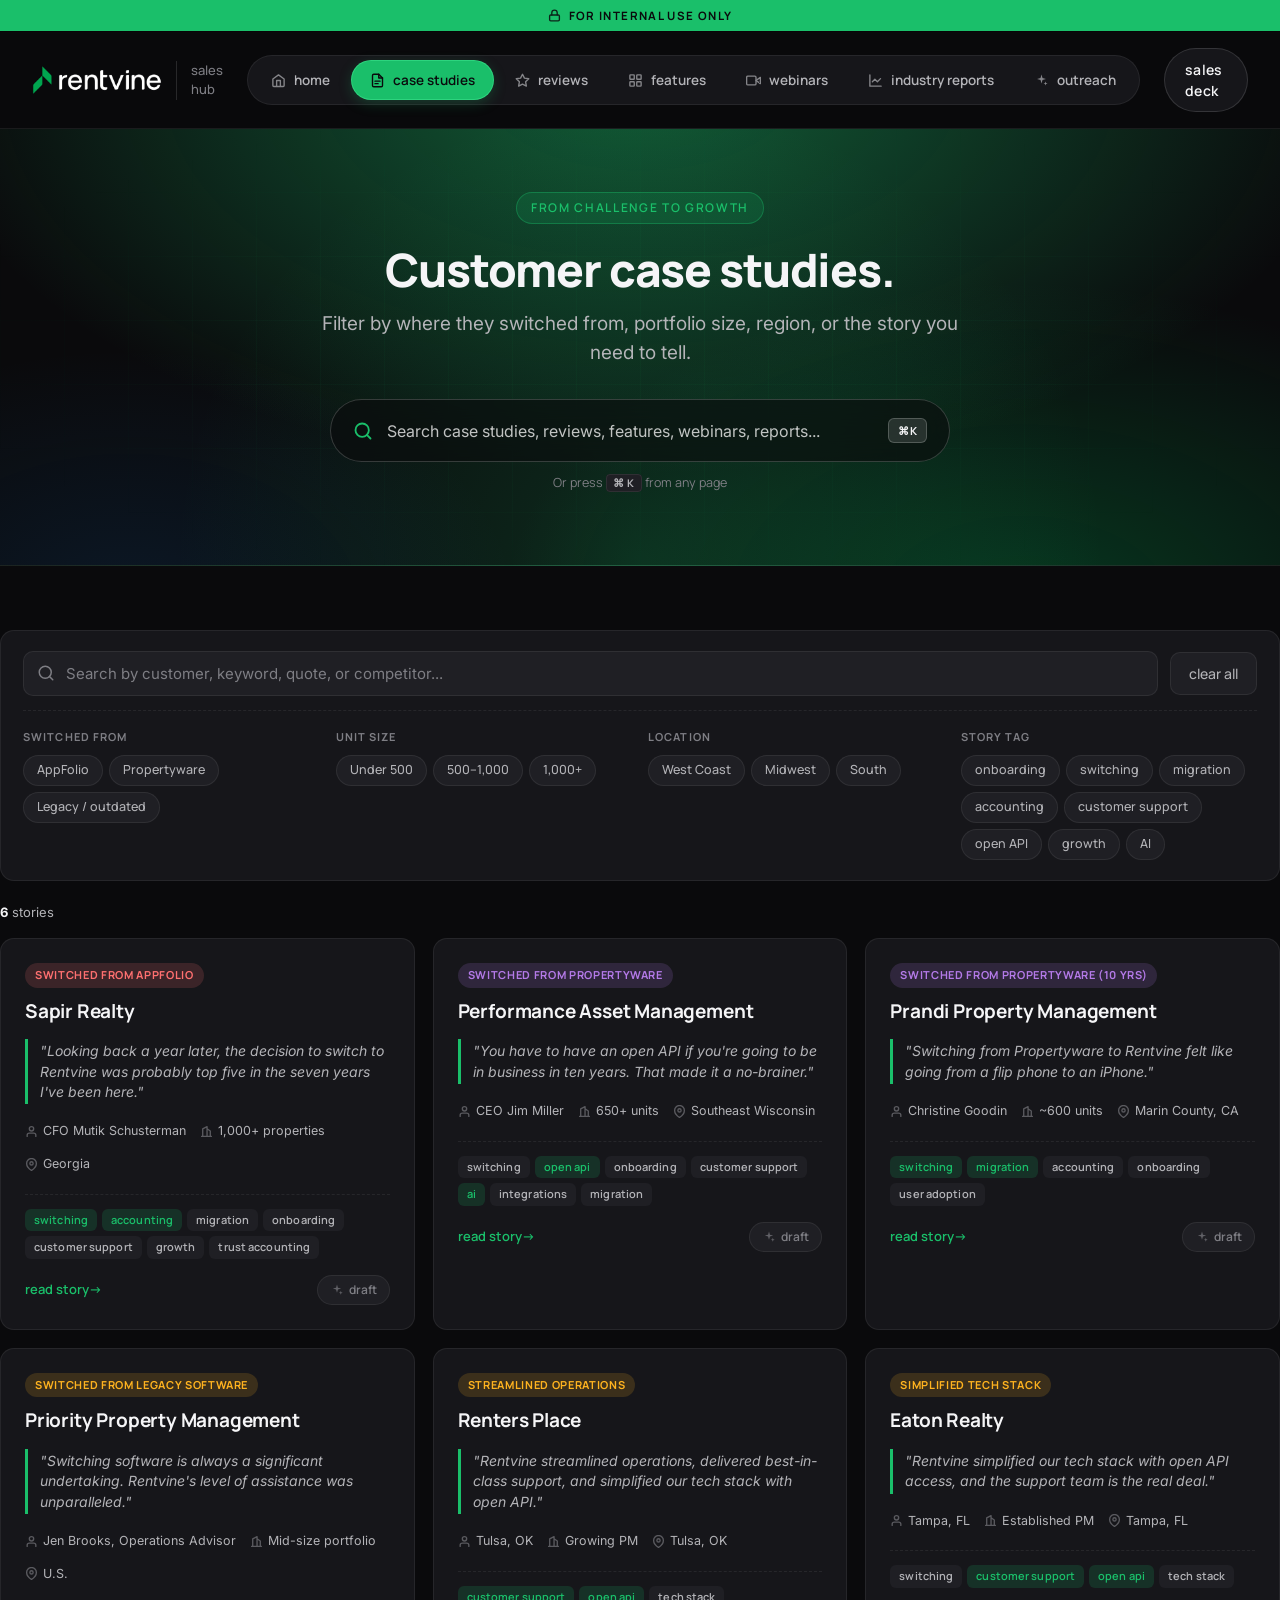
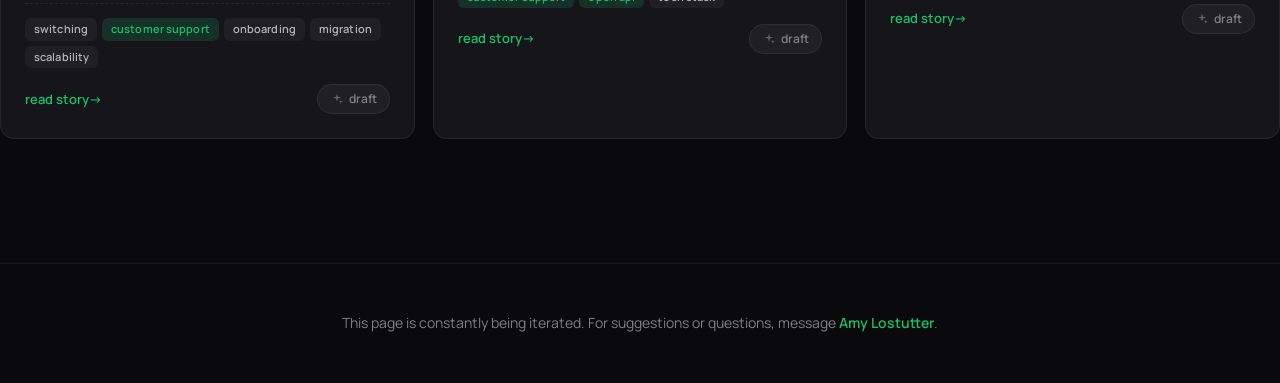
==== case-studies.html @ 49501a6f "sales hub" ====
<!DOCTYPE html>
<html lang="en">
<head>
<meta charset="UTF-8" />
<meta name="viewport" content="width=device-width, initial-scale=1.0" />
<title>Case studies · Rentvine sales hub</title>
<link rel="stylesheet" href="style.css">
</head>
<body data-page="case-studies">

<section class="hero hero-sub">
  <div class="hero-inner">
    <span class="eyebrow">from challenge to growth</span>
    <h1>Customer case studies.</h1>
    <p class="lead">Filter by where they switched from, portfolio size, region, or the story you need to tell.</p>
  </div>
</section>

<section class="container section">
  <div class="toolbar">
    <div class="search-row">
      <div class="search-input">
        <svg width="18" height="18" viewBox="0 0 24 24" fill="none" stroke="currentColor" stroke-width="2" stroke-linecap="round" stroke-linejoin="round"><circle cx="11" cy="11" r="8"/><line x1="21" y1="21" x2="16.65" y2="16.65"/></svg>
        <input type="text" id="caseSearch" placeholder="Search by customer, keyword, quote, or competitor..." />
      </div>
      <button class="clear-btn" id="caseClear">clear all</button>
    </div>
    <div class="filter-groups">
      <div class="filter-group">
        <span class="label">Switched from</span>
        <div class="chip-row" data-case-filter="switched">
          <span class="chip" data-value="appfolio">AppFolio</span>
          <span class="chip" data-value="propertyware">Propertyware</span>
          <span class="chip" data-value="legacy">Legacy / outdated</span>
        </div>
      </div>
      <div class="filter-group">
        <span class="label">Unit size</span>
        <div class="chip-row" data-case-filter="units">
          <span class="chip" data-value="small">Under 500</span>
          <span class="chip" data-value="mid">500–1,000</span>
          <span class="chip" data-value="large">1,000+</span>
        </div>
      </div>
      <div class="filter-group">
        <span class="label">Location</span>
        <div class="chip-row" data-case-filter="location">
          <span class="chip" data-value="west">West Coast</span>
          <span class="chip" data-value="midwest">Midwest</span>
          <span class="chip" data-value="south">South</span>
        </div>
      </div>
      <div class="filter-group">
        <span class="label">Story tag</span>
        <div class="chip-row" data-case-filter="tag">
          <span class="chip" data-value="onboarding">onboarding</span>
          <span class="chip" data-value="switching">switching</span>
          <span class="chip" data-value="migration">migration</span>
          <span class="chip" data-value="accounting">accounting</span>
          <span class="chip" data-value="support">customer support</span>
          <span class="chip" data-value="api">open API</span>
          <span class="chip" data-value="growth">growth</span>
          <span class="chip" data-value="ai">AI</span>
        </div>
      </div>
    </div>
  </div>

  <div class="results-meta">
    <span><b id="caseCount">0</b> stories</span>
  </div>
  <div class="cards" id="caseCards"></div>
  <div class="empty-state" id="caseEmpty" style="display:none;">
    <h3>No matches yet.</h3>
    <p>Try removing a filter or clearing the search.</p>
  </div>
</section>

<script src="data.js"></script>
<script src="nav.js"></script>
<script src="share.js"></script>
<script src="search.js"></script>
<script>
  const cState = { search: "", f: { switched: new Set(), units: new Set(), location: new Set(), tag: new Set() } };

  function renderCases() {
    const q = cState.search.trim().toLowerCase();
    const f = cState.f;
    const filtered = caseStudies.filter(c => {
      if (q) {
        const hay = [c.customer, c.role, c.quote, c.switchedLabel, c.locationLabel, c.unitsLabel, ...(c.tagsLabel||[])].join(" ").toLowerCase();
        if (!hay.includes(q)) return false;
      }
      if (f.switched.size && !f.switched.has(c.switched)) return false;
      if (f.units.size && !f.units.has(c.units)) return false;
      if (f.location.size && !f.location.has(c.location)) return false;
      if (f.tag.size && ![...f.tag].every(t => c.tags.includes(t))) return false;
      return true;
    });
    setShareItems('case', filtered);
    document.getElementById("caseCount").textContent = filtered.length;
    const wrap = document.getElementById("caseCards");
    const empty = document.getElementById("caseEmpty");
    if (!filtered.length) { wrap.innerHTML = ""; empty.style.display = "block"; return; }
    empty.style.display = "none";
    wrap.innerHTML = filtered.map((c, idx) => `
      <a class="case-card" href="${c.url}" target="_blank" rel="noopener">
        <span class="switched-badge ${c.switched}">${c.switchedLabel}</span>
        <h3>${c.customer}</h3>
        <div class="quote">"${c.quote}"</div>
        <div class="meta">
          <span>${ICONS.role}${c.role}</span>
          <span>${ICONS.units}${c.unitsLabel}</span>
          <span>${ICONS.loc}${c.locationLabel}</span>
        </div>
        <div class="tags">
          ${c.tagsLabel.map((t, i) => `<span class="tag ${c.highlight && c.highlight.includes(c.tags[i]) ? 'hl' : ''}">${t}</span>`).join("")}
        </div>
        <div class="card-footer-row">
          <span class="read-link">read story</span>
          ${shareBtnHtml('case', idx)}
        </div>
      </a>
    `).join("");
  }

  document.getElementById("caseSearch").addEventListener("input", e => { cState.search = e.target.value; renderCases(); });
  document.querySelectorAll("[data-case-filter]").forEach(row => {
    const key = row.getAttribute("data-case-filter");
    row.addEventListener("click", e => {
      const chip = e.target.closest(".chip"); if (!chip) return;
      const v = chip.getAttribute("data-value");
      const s = cState.f[key];
      if (s.has(v)) { s.delete(v); chip.classList.remove("active","vine","blue","grape","honey"); }
      else {
        s.add(v); chip.classList.add("active");
        if (key === "switched") chip.classList.add("vine");
        else if (key === "units") chip.classList.add("blue");
        else if (key === "location") chip.classList.add("grape");
        else if (key === "tag") chip.classList.add("honey");
      }
      renderCases();
    });
  });
  document.getElementById("caseClear").addEventListener("click", () => {
    cState.search = "";
    document.getElementById("caseSearch").value = "";
    Object.values(cState.f).forEach(s => s.clear());
    document.querySelectorAll(".chip.active").forEach(c => c.classList.remove("active","vine","blue","grape","honey"));
    renderCases();
  });

  renderCases();
</script>
</body>
</html>
---- style.css ----
/* ============================================================
   Rentvine sales hub - dark mode
   Internal-only. Built to match rentvine brand on a dark surface.
   ============================================================ */

@import url('https://fonts.googleapis.com/css2?family=Manrope:wght@400;500;600;700;800&family=Inter:wght@400;500;600&display=swap');

:root {
  /* ----- Brand ----- */
  --vine: #1ABF6A;          /* slightly brighter for dark mode contrast */
  --vine-core: #00A54F;
  --vine-deep: #008c43;
  --vine-hover: #2dd47e;
  --dew: rgba(26,191,106,0.16);
  --blue: #4A9EFF;
  --blue-deep: #167FE1;
  --sky: rgba(74,158,255,0.16);
  --grape: #B47AE8;
  --spa: rgba(180,122,232,0.16);
  --lavender: #C59AF1;
  --honey: #FFB31F;
  --sand: rgba(255,179,31,0.16);
  --lava: #FF7070;
  --coral: #FC8989;
  --blush: rgba(255,112,112,0.16);
  --leaf: #67C9A4;

  /* ----- Dark surfaces ----- */
  --bg: #0A0A0C;
  --bg-elevated: #16161A;
  --bg-elevated-2: #1F1F24;
  --bg-elevated-3: #28282E;
  --border: rgba(255,255,255,0.07);
  --border-strong: rgba(255,255,255,0.13);

  /* ----- Text ----- */
  --text: #F5F5F7;
  --text-secondary: #B4B4B8;
  --text-tertiary: #7E7E84;
  --text-quaternary: #5A5A5F;

  /* ----- Compat aliases (old vars used in case-studies/reviews/features cards) ----- */
  --night: var(--text);
  --smoke: var(--text-secondary);
  --stone: var(--text-tertiary);
  --grey: var(--text-quaternary);
  --paper: rgba(255,255,255,0.05);
  --white: #FFFFFF;

  --gradient-ocean: linear-gradient(155deg, #00A54F 0%, #007a3a 55%, #003820 100%);
  --gradient-avatar: linear-gradient(135deg, #1ABF6A 0%, #008c43 100%);
  --gradient-cloud: linear-gradient(180deg, rgba(26,191,106,0.22) 0%, rgba(0,140,67,0.12) 100%);

  --shadow-sm: 0 1px 2px rgba(0,0,0,0.4), 0 0 0 1px rgba(255,255,255,0.04);
  --shadow-md: 0 6px 18px rgba(0,0,0,0.45), 0 1px 3px rgba(0,0,0,0.4);
  --shadow-lg: 0 24px 50px rgba(0,0,0,0.55), 0 8px 20px rgba(0,0,0,0.4);
  --shadow-glow: 0 0 0 1px rgba(26,191,106,0.3), 0 8px 32px rgba(26,191,106,0.15);

  --radius: 14px;
  --radius-lg: 22px;
}

*, *::before, *::after { box-sizing: border-box; }
html, body { margin: 0; padding: 0; }
html { scroll-behavior: smooth; }
body {
  font-family: 'Inter', system-ui, -apple-system, sans-serif;
  color: var(--text);
  background: var(--bg);
  -webkit-font-smoothing: antialiased;
  line-height: 1.5;
  min-height: 100vh;
}
h1, h2, h3, h4, h5, .manrope { font-family: 'Manrope', system-ui, sans-serif; color: var(--text); }
a { color: var(--vine); }
code { background: var(--bg-elevated-2); padding: 1px 6px; border-radius: 4px; color: var(--vine); font-size: 0.92em; }

/* ============================================================
   INTERNAL USE BANNER
   ============================================================ */
.internal-banner {
  background: var(--vine);
  color: var(--bg);
  font-family: 'Manrope', sans-serif;
  font-size: 11.5px;
  font-weight: 700;
  letter-spacing: 0.12em;
  text-transform: uppercase;
  text-align: center;
  padding: 7px 16px;
  display: flex;
  align-items: center;
  justify-content: center;
  gap: 8px;
  position: sticky;
  top: 0;
  z-index: 51;
  box-shadow: 0 1px 0 rgba(0,0,0,0.4);
}
.internal-banner svg { opacity: 0.85; }

/* ============================================================
   HEADER
   ============================================================ */
.site-header {
  background: rgba(10,10,12,0.85);
  backdrop-filter: blur(12px);
  -webkit-backdrop-filter: blur(12px);
  border-bottom: 1px solid var(--border);
  position: sticky;
  top: 32px;
  z-index: 50;
}
.header-inner {
  max-width: 1320px;
  margin: 0 auto;
  padding: 16px 32px;
  display: flex;
  align-items: center;
  justify-content: space-between;
  gap: 24px;
}
.logo {
  display: flex; align-items: center; gap: 14px;
  text-decoration: none;
  color: var(--text);
}
.logo-img {
  height: 30px;
  width: auto;
  display: block;
  object-fit: contain;
}
.logo .sub-brand {
  font-family: 'Manrope', sans-serif;
  font-weight: 500;
  color: var(--text-tertiary);
  font-size: 13px;
  padding-left: 14px;
  border-left: 1px solid var(--border-strong);
}

/* Prominent pill-button nav */
.main-nav {
  display: flex;
  gap: 4px;
  background: var(--bg-elevated);
  border: 1px solid var(--border);
  padding: 5px;
  border-radius: 999px;
}
.main-nav a {
  display: inline-flex;
  align-items: center;
  gap: 8px;
  font-family: 'Manrope', sans-serif;
  font-size: 13.5px;
  font-weight: 600;
  color: var(--text-secondary);
  text-decoration: none;
  padding: 9px 18px;
  border-radius: 999px;
  transition: all .15s ease;
  white-space: nowrap;
}
.main-nav a svg {
  width: 15px;
  height: 15px;
  flex-shrink: 0;
  opacity: 0.7;
}
.main-nav a:hover {
  color: var(--text);
  background: var(--bg-elevated-2);
}
.main-nav a:hover svg { opacity: 1; }
.main-nav a.active {
  background: var(--vine);
  color: #0A0A0C;
  box-shadow: 0 0 0 1px var(--vine-hover), 0 4px 14px rgba(26,191,106,0.25);
}
.main-nav a.active svg { opacity: 1; }

.header-cta { display: flex; align-items: center; gap: 10px; }

.btn {
  display: inline-flex;
  align-items: center;
  gap: 6px;
  font-family: 'Manrope', sans-serif;
  font-size: 14px;
  font-weight: 600;
  padding: 10px 20px;
  border-radius: 999px;
  text-decoration: none;
  cursor: pointer;
  border: 1.5px solid transparent;
  transition: all .15s ease;
  text-transform: lowercase;
  letter-spacing: 0.005em;
}
.btn-primary {
  background: var(--vine);
  color: #0A0A0C;
}
.btn-primary:hover { background: var(--vine-hover); }
.btn-secondary {
  background: var(--bg-elevated);
  color: var(--text);
  border-color: var(--border-strong);
}
.btn-secondary:hover { border-color: var(--text-tertiary); background: var(--bg-elevated-2); }
.btn-ghost {
  background: transparent;
  color: var(--text-secondary);
}
.btn-ghost:hover { color: var(--text); }

/* ============================================================
   HERO
   ============================================================ */
.hero {
  background:
    radial-gradient(ellipse 1100px 600px at 50% -10%, rgba(26,191,106,0.45) 0%, transparent 65%),
    radial-gradient(ellipse 800px 500px at 80% 110%, rgba(0,140,67,0.35) 0%, transparent 65%),
    radial-gradient(ellipse 600px 400px at 10% 110%, rgba(22,127,225,0.12) 0%, transparent 65%),
    var(--bg);
  color: var(--text);
  padding: 80px 32px 100px;
  text-align: center;
  position: relative;
  overflow: hidden;
  border-bottom: 1px solid var(--border);
}
.hero::before {
  content: "";
  position: absolute;
  inset: 0;
  background:
    radial-gradient(circle at 50% 100%, rgba(26,191,106,0.18), transparent 60%);
  pointer-events: none;
}
.hero::after {
  content: "";
  position: absolute;
  inset: 0;
  background-image:
    linear-gradient(rgba(26,191,106,0.04) 1px, transparent 1px),
    linear-gradient(90deg, rgba(26,191,106,0.04) 1px, transparent 1px);
  background-size: 64px 64px;
  background-position: 0 0;
  pointer-events: none;
  mask-image: radial-gradient(ellipse at center, black 40%, transparent 80%);
  -webkit-mask-image: radial-gradient(ellipse at center, black 40%, transparent 80%);
}
.hero-inner { position: relative; max-width: 900px; margin: 0 auto; }
.eyebrow {
  display: inline-block;
  font-family: 'Manrope', sans-serif;
  font-size: 12px;
  font-weight: 600;
  letter-spacing: 0.14em;
  text-transform: uppercase;
  padding: 6px 14px;
  background: rgba(26,191,106,0.14);
  border: 1px solid rgba(26,191,106,0.35);
  border-radius: 999px;
  margin-bottom: 22px;
  color: var(--vine);
}
.hero h1 {
  font-size: clamp(36px, 5.5vw, 60px);
  font-weight: 800;
  margin: 0 0 16px;
  letter-spacing: -0.025em;
  line-height: 1.04;
  color: var(--text);
  position: relative;
  z-index: 1;
}
.hero p.lead {
  font-size: 19px;
  color: var(--text-secondary);
  max-width: 640px;
  margin: 0 auto 32px;
  position: relative;
  z-index: 1;
}
.hero-cta-row {
  display: inline-flex;
  gap: 12px;
  flex-wrap: wrap;
  justify-content: center;
  position: relative;
  z-index: 1;
}
.hero .btn-primary {
  background: var(--vine);
  color: var(--bg);
}
.hero .btn-primary:hover { background: var(--vine-hover); }
.hero .btn-secondary {
  background: rgba(255,255,255,0.05);
  color: var(--text);
  border-color: var(--border-strong);
  backdrop-filter: blur(8px);
  -webkit-backdrop-filter: blur(8px);
}
.hero .btn-secondary:hover { background: rgba(255,255,255,0.1); border-color: var(--vine); }

.hero-sub { padding: 64px 32px 72px; }
.hero-sub h1 { font-size: clamp(32px, 4vw, 46px); }

/* ============================================================
   LAYOUT
   ============================================================ */
.container {
  max-width: 1320px;
  margin: 0 auto;
  padding: 0 32px;
}
.section { padding: 64px 0; }
.section-head {
  display: flex;
  align-items: flex-end;
  justify-content: space-between;
  margin-bottom: 24px;
  gap: 20px;
  flex-wrap: wrap;
}
.section-eyebrow {
  display: block;
  font-family: 'Manrope', sans-serif;
  font-size: 12px;
  font-weight: 700;
  letter-spacing: 0.14em;
  text-transform: uppercase;
  color: var(--vine);
  margin-bottom: 8px;
}
.section-head h2 {
  font-size: 32px;
  font-weight: 700;
  margin: 0 0 6px;
  letter-spacing: -0.02em;
  color: var(--text);
}
.section-head .sub {
  color: var(--text-secondary);
  font-size: 15.5px;
}

/* ============================================================
   QUICK ACCESS CARDS
   ============================================================ */
.quick-grid {
  display: grid;
  grid-template-columns: repeat(auto-fit, minmax(240px, 1fr));
  gap: 18px;
  margin: -52px auto 0;
  position: relative;
  z-index: 10;
  padding: 0 32px;
  max-width: 1320px;
}
.quick-card {
  background: var(--bg-elevated);
  padding: 24px;
  border-radius: var(--radius);
  border: 1px solid var(--border);
  text-decoration: none;
  color: var(--text);
  transition: transform .18s ease, border-color .18s ease, background .18s ease;
  display: flex;
  flex-direction: column;
  gap: 8px;
  position: relative;
}
.quick-card:hover {
  transform: translateY(-3px);
  border-color: var(--border-strong);
  background: var(--bg-elevated-2);
}
.quick-card .icon {
  width: 40px; height: 40px;
  border-radius: 10px;
  background: var(--dew);
  color: var(--vine);
  display: flex; align-items: center; justify-content: center;
  margin-bottom: 4px;
}
.quick-card.blue .icon { background: var(--sky); color: var(--blue); }
.quick-card.purple .icon { background: var(--spa); color: var(--grape); }
.quick-card.yellow .icon { background: var(--sand); color: var(--honey); }
.quick-card h3 { font-size: 17px; font-weight: 700; margin: 0; color: var(--text); }
.quick-card p { font-size: 13.5px; color: var(--text-secondary); margin: 0; }
.quick-card .arrow {
  position: absolute;
  top: 24px; right: 24px;
  color: var(--text-quaternary);
  transition: color .15s, transform .15s;
}
.quick-card:hover .arrow { color: var(--vine); transform: translate(2px, -2px); }

/* ============================================================
   TOOLBARS & FILTER CHIPS
   ============================================================ */
.toolbar {
  background: var(--bg-elevated);
  border: 1px solid var(--border);
  border-radius: var(--radius);
  padding: 20px 22px;
  margin-bottom: 22px;
}
.search-row {
  display: flex;
  gap: 12px;
  align-items: center;
  margin-bottom: 14px;
}
.search-input { flex: 1; position: relative; }
.search-input input {
  width: 100%;
  padding: 12px 16px 12px 42px;
  border: 1.5px solid var(--border);
  border-radius: 10px;
  font-size: 15px;
  font-family: inherit;
  color: var(--text);
  background: var(--bg-elevated-2);
  transition: border-color .15s, box-shadow .15s, background .15s;
}
.search-input input::placeholder { color: var(--text-tertiary); }
.search-input input:focus {
  outline: none;
  border-color: var(--vine);
  background: var(--bg-elevated-3);
  box-shadow: 0 0 0 3px rgba(26,191,106,0.18);
}
.search-input svg {
  position: absolute;
  left: 14px;
  top: 50%;
  transform: translateY(-50%);
  color: var(--text-tertiary);
}
.clear-btn {
  padding: 11px 18px;
  border: 1.5px solid var(--border);
  background: var(--bg-elevated-2);
  border-radius: 10px;
  font-family: 'Manrope', sans-serif;
  font-size: 14px;
  font-weight: 500;
  color: var(--text-secondary);
  cursor: pointer;
  text-transform: lowercase;
  transition: all .15s;
}
.clear-btn:hover { border-color: var(--border-strong); color: var(--text); background: var(--bg-elevated-3); }

.filter-groups {
  display: grid;
  grid-template-columns: repeat(auto-fit, minmax(220px, 1fr));
  gap: 16px;
  border-top: 1px dashed var(--border);
  padding-top: 18px;
}
.filter-group .label {
  font-family: 'Manrope', sans-serif;
  font-size: 11px;
  font-weight: 700;
  letter-spacing: 0.1em;
  text-transform: uppercase;
  color: var(--text-tertiary);
  margin-bottom: 10px;
  display: block;
}
.chip-row { display: flex; flex-wrap: wrap; gap: 6px; }
.chip {
  font-family: 'Manrope', sans-serif;
  font-size: 12.5px;
  font-weight: 500;
  padding: 5px 13px;
  border-radius: 999px;
  border: 1.5px solid var(--border);
  background: var(--bg-elevated-2);
  color: var(--text-secondary);
  cursor: pointer;
  transition: all .12s;
  user-select: none;
}
.chip:hover { border-color: var(--border-strong); color: var(--text); background: var(--bg-elevated-3); }
.chip.active { background: var(--text); color: var(--bg); border-color: var(--text); }
.chip.active.vine { background: var(--vine); color: var(--bg); border-color: var(--vine); }
.chip.active.blue { background: var(--blue); color: var(--bg); border-color: var(--blue); }
.chip.active.grape { background: var(--grape); color: var(--bg); border-color: var(--grape); }
.chip.active.honey { background: var(--honey); color: var(--bg); border-color: var(--honey); }

.results-meta {
  display: flex;
  justify-content: space-between;
  align-items: center;
  margin-bottom: 16px;
  font-size: 13px;
  color: var(--text-secondary);
}
.results-meta b { color: var(--text); }

/* ============================================================
   CARDS - case studies
   ============================================================ */
.cards {
  display: grid;
  grid-template-columns: repeat(auto-fill, minmax(340px, 1fr));
  gap: 18px;
}
.case-card {
  background: var(--bg-elevated);
  border-radius: var(--radius);
  border: 1px solid var(--border);
  padding: 24px;
  display: flex;
  flex-direction: column;
  gap: 12px;
  text-decoration: none;
  color: var(--text);
  transition: transform .18s ease, border-color .18s ease, background .18s ease;
  position: relative;
}
.case-card:hover {
  transform: translateY(-3px);
  border-color: rgba(26,191,106,0.35);
  background: var(--bg-elevated-2);
}
.switched-badge {
  display: inline-flex;
  align-items: center;
  gap: 5px;
  font-family: 'Manrope', sans-serif;
  font-size: 11px;
  font-weight: 700;
  letter-spacing: 0.06em;
  text-transform: uppercase;
  color: var(--vine);
  background: var(--dew);
  padding: 4px 10px;
  border-radius: 999px;
  width: fit-content;
}
.switched-badge.appfolio { color: var(--lava); background: var(--blush); }
.switched-badge.propertyware { color: var(--grape); background: var(--spa); }
.switched-badge.legacy { color: var(--honey); background: var(--sand); }
.case-card h3 {
  font-size: 19px; font-weight: 700; margin: 0;
  letter-spacing: -0.01em; line-height: 1.25;
}
.case-card .quote {
  color: var(--text-secondary);
  font-size: 14px;
  font-style: italic;
  border-left: 3px solid var(--vine);
  padding: 2px 0 2px 12px;
  margin: 4px 0;
  line-height: 1.45;
}
.case-card .meta {
  display: flex; flex-wrap: wrap;
  gap: 14px; font-size: 12.5px;
  color: var(--text-secondary); margin-top: 2px;
}
.case-card .meta span { display: inline-flex; align-items: center; gap: 5px; }
.case-card .meta svg { color: var(--text-quaternary); }
.case-card .tags {
  display: flex; flex-wrap: wrap; gap: 5px;
  margin-top: 8px;
  padding-top: 14px;
  border-top: 1px dashed var(--border);
}
.tag {
  font-family: 'Manrope', sans-serif;
  font-size: 11px; font-weight: 600;
  padding: 3px 9px;
  background: var(--bg-elevated-2); color: var(--text-secondary);
  border-radius: 6px;
  text-transform: lowercase;
  letter-spacing: 0.01em;
}
.tag.hl { background: var(--dew); color: var(--vine); }
.read-link {
  font-family: 'Manrope', sans-serif;
  font-size: 13px; font-weight: 600;
  color: var(--vine);
  text-transform: lowercase;
}
.read-link::after {
  content: " →";
  transition: transform .15s;
  display: inline-block;
}
.case-card:hover .read-link::after { transform: translateX(3px); }

/* ============================================================
   REVIEWS
   ============================================================ */
.source-toggle {
  display: inline-flex;
  background: var(--bg-elevated);
  border: 1px solid var(--border);
  border-radius: 999px;
  padding: 4px;
  gap: 2px;
}
.source-toggle button {
  border: none;
  background: transparent;
  padding: 8px 18px;
  font-family: 'Manrope', sans-serif;
  font-size: 13px;
  font-weight: 600;
  color: var(--text-secondary);
  cursor: pointer;
  border-radius: 999px;
  transition: all .15s;
  display: inline-flex;
  align-items: center;
  gap: 6px;
}
.source-toggle button.active {
  background: var(--bg-elevated-3);
  color: var(--text);
  box-shadow: inset 0 0 0 1px var(--border-strong);
}
.source-toggle button .dot {
  width: 8px; height: 8px; border-radius: 50%;
  background: var(--text-quaternary);
}
.source-toggle button[data-source="all"].active .dot { background: var(--text); }
.source-toggle button[data-source="g2"].active .dot { background: var(--lava); }
.source-toggle button[data-source="google"].active .dot { background: var(--blue); }
.source-toggle button[data-source="capterra"].active .dot { background: var(--honey); }

.review-grid {
  display: grid;
  grid-template-columns: repeat(auto-fill, minmax(320px, 1fr));
  gap: 16px;
}
.review-card {
  background: var(--bg-elevated);
  border: 1px solid var(--border);
  border-radius: var(--radius);
  padding: 22px;
  display: flex;
  flex-direction: column;
  gap: 12px;
  transition: transform .18s ease, border-color .18s ease, background .18s ease;
  cursor: pointer;
  position: relative;
  text-decoration: none;
  color: var(--text);
}
.review-card.no-link { cursor: default; }
.review-card:not(.no-link):hover {
  transform: translateY(-3px);
  border-color: rgba(74,158,255,0.4);
  background: var(--bg-elevated-2);
}
.review-head {
  display: flex;
  justify-content: space-between;
  align-items: center;
  gap: 12px;
}
.review-head-left {
  display: flex; align-items: center; gap: 10px;
}
.stars { color: var(--honey); font-size: 14px; letter-spacing: 1px; }
.review-date {
  font-size: 12px;
  color: var(--text-tertiary);
  font-family: 'Manrope', sans-serif;
  font-weight: 500;
}
.source-badge {
  font-family: 'Manrope', sans-serif;
  font-size: 10px;
  font-weight: 700;
  letter-spacing: 0.08em;
  text-transform: uppercase;
  padding: 3px 9px;
  border-radius: 6px;
}
.source-badge.g2 { background: var(--blush); color: var(--lava); }
.source-badge.google { background: var(--sky); color: var(--blue); }
.source-badge.capterra { background: var(--sand); color: var(--honey); }
.review-card .review-text {
  color: var(--text-secondary);
  font-size: 14px;
  line-height: 1.55;
  font-style: italic;
  flex: 1;
}
.reviewer {
  display: flex;
  align-items: center;
  gap: 12px;
  margin-top: 4px;
  padding-top: 14px;
  border-top: 1px dashed var(--border);
}
.avatar {
  width: 38px; height: 38px;
  border-radius: 50%;
  background: var(--gradient-avatar);
  color: var(--bg);
  display: flex; align-items: center; justify-content: center;
  font-family: 'Manrope', sans-serif;
  font-weight: 700;
  font-size: 13px;
  flex-shrink: 0;
  box-shadow: 0 0 0 1px rgba(26,191,106,0.3), 0 4px 12px rgba(26,191,106,0.15);
}
.reviewer-info { flex: 1; min-width: 0; }
.reviewer-name {
  font-family: 'Manrope', sans-serif;
  font-weight: 700;
  font-size: 14px;
  color: var(--text);
  line-height: 1.2;
}
.reviewer-company {
  font-size: 12px;
  color: var(--text-tertiary);
  line-height: 1.2;
  margin-top: 2px;
  overflow: hidden; text-overflow: ellipsis; white-space: nowrap;
}
.hs-pill {
  font-family: 'Manrope', sans-serif;
  font-size: 10px;
  font-weight: 700;
  padding: 4px 8px;
  border-radius: 6px;
  background: var(--dew);
  color: var(--vine);
  text-transform: lowercase;
  letter-spacing: 0.04em;
  flex-shrink: 0;
}
.hs-pill.empty { background: var(--bg-elevated-2); color: var(--text-tertiary); }
.review-tags {
  display: flex; flex-wrap: wrap; gap: 4px;
  margin-top: -2px;
}
.review-tag {
  font-family: 'Manrope', sans-serif;
  font-size: 10.5px;
  font-weight: 600;
  padding: 2px 7px;
  background: var(--bg-elevated-2);
  color: var(--text-secondary);
  border-radius: 4px;
  text-transform: lowercase;
}
.load-sentinel {
  height: 60px;
  display: flex;
  align-items: center;
  justify-content: center;
  color: var(--text-tertiary);
  font-size: 13px;
  margin-top: 20px;
}
.load-sentinel.done { color: var(--text-quaternary); }
.spinner {
  width: 16px; height: 16px;
  border: 2px solid var(--border);
  border-top-color: var(--vine);
  border-radius: 50%;
  animation: spin .8s linear infinite;
  display: inline-block;
  margin-right: 8px;
  vertical-align: -3px;
}
@keyframes spin { to { transform: rotate(360deg); } }

.star-chip { display: inline-flex !important; align-items: center; gap: 3px; }
.star-chip .star-icon { font-size: 11px; color: var(--honey); }
.chip.active .star-icon { color: var(--bg); }

/* ============================================================
   FEATURES
   ============================================================ */
.features-grid {
  display: grid;
  grid-template-columns: repeat(auto-fill, minmax(360px, 1fr));
  gap: 18px;
}
.feature-card {
  background: var(--bg-elevated);
  border: 1px solid var(--border);
  border-radius: var(--radius);
  padding: 24px;
  display: flex;
  flex-direction: column;
  gap: 12px;
  transition: transform .18s ease, border-color .18s ease, background .18s ease;
}
.feature-card:hover {
  transform: translateY(-3px);
  border-color: var(--border-strong);
  background: var(--bg-elevated-2);
}
.feature-head {
  display: flex;
  justify-content: space-between;
  align-items: flex-start;
  gap: 10px;
}
.category-badge {
  font-family: 'Manrope', sans-serif;
  font-size: 10px;
  font-weight: 700;
  letter-spacing: 0.08em;
  text-transform: uppercase;
  padding: 4px 10px;
  border-radius: 6px;
  background: var(--dew);
  color: var(--vine);
}
.category-badge.operations { background: var(--sky); color: var(--blue); }
.category-badge.marketing { background: var(--spa); color: var(--grape); }
.category-badge.platform { background: var(--sand); color: var(--honey); }
.category-badge.ai { background: var(--blush); color: var(--lava); }
.feature-card h3 {
  font-size: 19px; font-weight: 700; margin: 0;
  letter-spacing: -0.01em; line-height: 1.25;
}
.feature-desc {
  color: var(--text-secondary);
  font-size: 14px;
  line-height: 1.55;
  flex: 1;
}
.feature-link {
  font-family: 'Manrope', sans-serif;
  font-size: 13px;
  font-weight: 600;
  color: var(--vine);
  text-decoration: none;
  text-transform: lowercase;
  display: inline-flex;
  align-items: center;
  gap: 4px;
}
.feature-link::after { content: "→"; transition: transform .15s; }
.feature-link:hover::after { transform: translateX(3px); }
.collateral-row {
  display: flex; gap: 6px;
  margin-top: 4px;
  padding-top: 14px;
  border-top: 1px dashed var(--border);
  flex-wrap: wrap;
}
.collateral-slot {
  flex: 1;
  min-width: 90px;
  background: var(--bg-elevated-2);
  border-radius: 8px;
  padding: 10px;
  display: flex;
  align-items: center;
  gap: 8px;
  font-family: 'Manrope', sans-serif;
  font-size: 11.5px;
  font-weight: 600;
  color: var(--text-secondary);
  text-decoration: none;
  border: 1px dashed transparent;
  transition: all .15s;
}
.collateral-slot.empty {
  background: transparent;
  border: 1px dashed var(--border-strong);
}
.collateral-slot:hover { color: var(--text); background: var(--bg-elevated-3); }
.collateral-slot.empty:hover { border-color: var(--vine); color: var(--vine); background: var(--dew); }
.collateral-slot .ico {
  width: 24px; height: 24px;
  border-radius: 5px;
  background: var(--bg-elevated-3);
  display: flex; align-items: center; justify-content: center;
  color: var(--text-secondary);
}
.collateral-slot.empty .ico { background: transparent; color: var(--text-tertiary); }
.collateral-slot .label-stack { display: flex; flex-direction: column; line-height: 1.15; }
.collateral-slot .type {
  font-size: 10px;
  text-transform: uppercase;
  color: var(--text-tertiary);
  letter-spacing: 0.06em;
  font-weight: 700;
}

/* ============================================================
   HEADER SEARCH TRIGGER (prominent)
   ============================================================ */
.btn-search {
  display: inline-flex;
  align-items: center;
  gap: 10px;
  font-family: 'Manrope', sans-serif;
  font-size: 14px;
  font-weight: 600;
  color: var(--text);
  background: var(--bg-elevated-2);
  border: 1.5px solid var(--border-strong);
  padding: 10px 14px 10px 14px;
  border-radius: 999px;
  cursor: pointer;
  transition: all .15s;
  min-width: 280px;
  box-shadow: 0 0 0 0 rgba(26,191,106,0);
}
.btn-search:hover {
  color: var(--text);
  border-color: var(--vine);
  background: var(--bg-elevated-3);
  box-shadow: 0 0 0 4px rgba(26,191,106,0.12);
}
.btn-search svg { color: var(--vine); flex-shrink: 0; }
.btn-search span {
  flex: 1;
  text-align: left;
  color: var(--text-secondary);
  font-weight: 500;
}
.btn-search:hover span { color: var(--text); }
.btn-search kbd {
  font-family: 'Manrope', sans-serif;
  font-size: 10.5px;
  font-weight: 700;
  letter-spacing: 0.04em;
  color: var(--text);
  background: var(--bg);
  border: 1px solid var(--border-strong);
  padding: 2px 7px;
  border-radius: 5px;
  flex-shrink: 0;
}

/* ============================================================
   HERO SEARCH BAR (big, prominent on the home page)
   ============================================================ */
.hero-search {
  display: flex;
  align-items: center;
  gap: 14px;
  width: 100%;
  max-width: 620px;
  margin: 8px auto 12px;
  padding: 18px 22px;
  background: rgba(10,10,12,0.6);
  backdrop-filter: blur(14px);
  -webkit-backdrop-filter: blur(14px);
  border: 1.5px solid rgba(255,255,255,0.18);
  border-radius: 999px;
  cursor: pointer;
  text-align: left;
  transition: all .18s ease;
  position: relative;
  z-index: 2;
  font-family: inherit;
}
.hero-search:hover {
  border-color: var(--vine);
  background: rgba(10,10,12,0.75);
  box-shadow: 0 0 0 6px rgba(26,191,106,0.12), 0 12px 30px rgba(0,0,0,0.4);
  transform: translateY(-1px);
}
.hero-search svg {
  color: var(--vine);
  flex-shrink: 0;
}
.hero-search-placeholder {
  flex: 1;
  font-family: 'Inter', system-ui, sans-serif;
  font-size: 16px;
  color: rgba(255,255,255,0.75);
  font-weight: 400;
}
.hero-search:hover .hero-search-placeholder { color: var(--text); }
.hero-search kbd {
  font-family: 'Manrope', sans-serif;
  font-size: 11px;
  font-weight: 700;
  letter-spacing: 0.04em;
  color: var(--text);
  background: rgba(255,255,255,0.12);
  border: 1px solid rgba(255,255,255,0.2);
  padding: 4px 9px;
  border-radius: 6px;
  flex-shrink: 0;
}
.hero-search-hint {
  font-family: 'Manrope', sans-serif;
  font-size: 12.5px;
  color: var(--text-tertiary) !important;
  margin: 0 !important;
  position: relative;
  z-index: 2;
}
.hero-search-hint kbd {
  font-family: 'Manrope', sans-serif;
  font-size: 10.5px;
  font-weight: 700;
  letter-spacing: 0.04em;
  color: var(--text-secondary);
  background: var(--bg-elevated-2);
  border: 1px solid var(--border);
  padding: 1px 6px;
  border-radius: 4px;
}

@media (max-width: 560px) {
  .hero-search { padding: 14px 18px; }
  .hero-search-placeholder { font-size: 14px; }
}

/* ============================================================
   GLOBAL SEARCH MODAL
   ============================================================ */
.gs-modal[hidden] { display: none; }
.gs-modal {
  position: fixed;
  inset: 0;
  z-index: 200;
  display: flex;
  align-items: flex-start;
  justify-content: center;
  padding: 80px 20px 40px;
}
.gs-bg {
  position: absolute;
  inset: 0;
  background: rgba(0,0,0,0.7);
  backdrop-filter: blur(8px);
  -webkit-backdrop-filter: blur(8px);
}
.gs-content {
  position: relative;
  width: 100%;
  max-width: 720px;
  max-height: calc(100vh - 120px);
  background: var(--bg-elevated);
  border: 1px solid var(--border-strong);
  border-radius: var(--radius);
  box-shadow: 0 0 0 1px rgba(26,191,106,0.2), 0 30px 80px rgba(0,0,0,0.7), 0 0 60px rgba(26,191,106,0.1);
  display: flex;
  flex-direction: column;
  overflow: hidden;
}
.gs-input-row {
  display: flex;
  align-items: center;
  gap: 14px;
  padding: 18px 22px;
  border-bottom: 1px solid var(--border);
}
.gs-search-icon { color: var(--text-tertiary); flex-shrink: 0; }
#gsInput {
  flex: 1;
  background: transparent;
  border: none;
  outline: none;
  font-family: 'Inter', system-ui, sans-serif;
  font-size: 17px;
  color: var(--text);
}
#gsInput::placeholder { color: var(--text-tertiary); }
.gs-esc {
  font-family: 'Manrope', sans-serif;
  font-size: 10.5px;
  font-weight: 700;
  letter-spacing: 0.04em;
  color: var(--text-tertiary);
  background: var(--bg-elevated-2);
  border: 1px solid var(--border);
  padding: 3px 8px;
  border-radius: 5px;
  text-transform: lowercase;
}
.gs-filters {
  display: flex;
  gap: 6px;
  padding: 12px 22px;
  border-bottom: 1px solid var(--border);
  flex-wrap: wrap;
}
.gs-results {
  flex: 1;
  overflow-y: auto;
  padding: 8px 0;
  min-height: 200px;
}
.gs-empty {
  text-align: center;
  padding: 60px 30px;
  color: var(--text-tertiary);
}
.gs-empty-icon {
  margin: 0 auto 16px;
  width: 64px;
  height: 64px;
  display: flex;
  align-items: center;
  justify-content: center;
  background: var(--bg-elevated-2);
  border-radius: 50%;
  color: var(--text-tertiary);
}
.gs-empty p {
  font-size: 14.5px;
  margin: 6px 0;
  color: var(--text-secondary);
}
.gs-empty p b { color: var(--text); }
.gs-empty-hint {
  font-size: 13px !important;
  color: var(--text-tertiary) !important;
}
.gs-empty code {
  font-family: 'Manrope', sans-serif;
  background: var(--bg-elevated-2);
  color: var(--vine);
  font-size: 11.5px;
  padding: 2px 8px;
  border-radius: 4px;
  font-weight: 600;
  margin: 0 2px;
}
.gs-result-count {
  font-size: 12px;
  color: var(--text-tertiary);
  font-family: 'Manrope', sans-serif;
  font-weight: 600;
  text-transform: uppercase;
  letter-spacing: 0.08em;
  padding: 8px 22px 4px;
}
.gs-result-count b { color: var(--text); text-transform: none; letter-spacing: 0; }
.gs-section {
  padding-top: 8px;
}
.gs-section-head {
  display: flex;
  justify-content: space-between;
  align-items: center;
  padding: 8px 22px 4px;
  font-family: 'Manrope', sans-serif;
}
.gs-section-label {
  font-size: 11px;
  font-weight: 700;
  letter-spacing: 0.1em;
  text-transform: uppercase;
  color: var(--vine);
}
.gs-section-count {
  font-size: 11px;
  color: var(--text-tertiary);
  font-weight: 600;
}
.gs-result {
  display: flex;
  justify-content: space-between;
  align-items: flex-start;
  gap: 14px;
  padding: 12px 22px;
  border-bottom: 1px solid var(--border);
  transition: background .12s;
}
.gs-result:hover { background: var(--bg-elevated-2); }
.gs-result-main {
  flex: 1;
  min-width: 0;
}
.gs-result-header {
  display: flex;
  align-items: center;
  gap: 10px;
  margin-bottom: 4px;
  flex-wrap: wrap;
}
.gs-type-badge {
  font-family: 'Manrope', sans-serif;
  font-size: 9.5px;
  font-weight: 700;
  letter-spacing: 0.08em;
  text-transform: uppercase;
  padding: 3px 8px;
  border-radius: 5px;
  flex-shrink: 0;
}
.gs-type-badge.case { background: var(--dew); color: var(--vine); }
.gs-type-badge.review { background: var(--sky); color: var(--blue); }
.gs-type-badge.feature { background: var(--spa); color: var(--grape); }
.gs-type-badge.webinar { background: var(--blush); color: var(--lava); }
.gs-type-badge.report { background: var(--sand); color: var(--honey); }
.gs-result-title {
  font-family: 'Manrope', sans-serif;
  font-size: 15px;
  font-weight: 700;
  color: var(--text);
  line-height: 1.3;
}
.gs-result-sub {
  font-size: 12.5px;
  color: var(--text-tertiary);
  margin-bottom: 6px;
  font-family: 'Manrope', sans-serif;
  font-weight: 500;
}
.gs-result-snippet {
  font-size: 13.5px;
  color: var(--text-secondary);
  line-height: 1.5;
  display: -webkit-box;
  -webkit-line-clamp: 2;
  -webkit-box-orient: vertical;
  overflow: hidden;
}
.gs-mark {
  background: rgba(26,191,106,0.28);
  color: var(--text);
  padding: 0 2px;
  border-radius: 2px;
  font-weight: 600;
}
.gs-result-actions {
  display: flex;
  align-items: center;
  gap: 8px;
  flex-shrink: 0;
}
.gs-open {
  color: var(--text-tertiary);
  text-decoration: none;
  font-size: 18px;
  width: 32px;
  height: 32px;
  display: flex;
  align-items: center;
  justify-content: center;
  border-radius: 8px;
  transition: all .15s;
}
.gs-open:hover { color: var(--vine); background: var(--bg-elevated-3); }
.gs-open.disabled { opacity: 0.3; cursor: default; }

.gs-footer {
  display: flex;
  justify-content: space-between;
  padding: 12px 22px;
  border-top: 1px solid var(--border);
  font-family: 'Manrope', sans-serif;
  font-size: 11.5px;
  color: var(--text-tertiary);
  background: var(--bg);
}
.gs-footer kbd {
  font-family: 'Manrope', sans-serif;
  font-size: 10.5px;
  font-weight: 700;
  color: var(--text-secondary);
  background: var(--bg-elevated-2);
  border: 1px solid var(--border);
  padding: 2px 6px;
  border-radius: 4px;
  margin-right: 4px;
  text-transform: lowercase;
}

/* ============================================================
   FEATURE NEW BADGE + RELEASE DATE
   ============================================================ */
.new-badge {
  font-family: 'Manrope', sans-serif;
  font-size: 10px;
  font-weight: 800;
  letter-spacing: 0.1em;
  background: var(--vine);
  color: var(--bg);
  padding: 3px 8px;
  border-radius: 5px;
  box-shadow: 0 0 0 1px rgba(26,191,106,0.4), 0 0 12px rgba(26,191,106,0.25);
}
.release-date {
  font-family: 'Manrope', sans-serif;
  font-size: 11.5px;
  font-weight: 600;
  color: var(--text-tertiary);
  text-transform: lowercase;
  letter-spacing: 0.02em;
  margin-top: -4px;
}

/* ============================================================
   SHARE BUTTON + MODAL
   ============================================================ */
.card-footer-row {
  display: flex;
  justify-content: space-between;
  align-items: center;
  gap: 12px;
  margin-top: 4px;
}
.share-btn {
  display: inline-flex;
  align-items: center;
  gap: 5px;
  font-family: 'Manrope', sans-serif;
  font-size: 12px;
  font-weight: 600;
  color: var(--text-tertiary);
  text-transform: lowercase;
  padding: 5px 12px;
  border-radius: 999px;
  background: var(--bg-elevated-2);
  border: 1px solid var(--border);
  cursor: pointer;
  transition: all .15s;
  user-select: none;
  white-space: nowrap;
}
.share-btn:hover {
  color: var(--vine);
  border-color: var(--vine);
  background: var(--dew);
}
.share-btn svg {
  opacity: 0.7;
  transition: opacity .15s;
}
.share-btn:hover svg { opacity: 1; }

.share-modal[hidden] { display: none; }
.share-modal {
  position: fixed;
  inset: 0;
  z-index: 100;
  display: flex;
  align-items: center;
  justify-content: center;
  padding: 20px;
}
.share-modal-bg {
  position: absolute;
  inset: 0;
  background: rgba(0,0,0,0.7);
  backdrop-filter: blur(8px);
  -webkit-backdrop-filter: blur(8px);
}
.share-modal-content {
  position: relative;
  background: var(--bg-elevated);
  border: 1px solid var(--border-strong);
  border-radius: var(--radius);
  padding: 28px;
  max-width: 600px;
  width: 100%;
  box-shadow: 0 0 0 1px rgba(26,191,106,0.25), 0 30px 80px rgba(0,0,0,0.7), 0 0 60px rgba(26,191,106,0.12);
  max-height: 90vh;
  overflow-y: auto;
}
.share-modal-head {
  display: flex;
  justify-content: space-between;
  align-items: flex-start;
  margin-bottom: 6px;
}
.share-modal-eyebrow {
  display: inline-block;
  font-family: 'Manrope', sans-serif;
  font-size: 10.5px;
  font-weight: 700;
  letter-spacing: 0.12em;
  text-transform: uppercase;
  color: var(--vine);
  margin-bottom: 4px;
}
.share-modal-head h3 {
  font-family: 'Manrope', sans-serif;
  font-size: 22px;
  font-weight: 700;
  letter-spacing: -0.01em;
  margin: 0;
  color: var(--text);
}
.share-modal-close {
  background: var(--bg-elevated-2);
  border: 1px solid var(--border);
  color: var(--text-secondary);
  width: 32px;
  height: 32px;
  border-radius: 999px;
  font-size: 18px;
  cursor: pointer;
  display: flex;
  align-items: center;
  justify-content: center;
  transition: all .15s;
  flex-shrink: 0;
}
.share-modal-close:hover {
  color: var(--text);
  border-color: var(--border-strong);
  background: var(--bg-elevated-3);
}
.share-modal-help {
  font-size: 13px;
  color: var(--text-tertiary);
  margin: 4px 0 16px;
}
.share-modal-help code {
  background: var(--bg-elevated-2);
  color: var(--vine);
  font-size: 11.5px;
  padding: 1px 6px;
  border-radius: 4px;
  font-family: 'Manrope', sans-serif;
  font-weight: 600;
}
.share-modal-text {
  width: 100%;
  min-height: 240px;
  background: var(--bg-elevated-2);
  border: 1.5px solid var(--border);
  border-radius: 10px;
  padding: 14px 16px;
  font-family: 'Inter', system-ui, sans-serif;
  font-size: 14px;
  color: var(--text);
  line-height: 1.55;
  resize: vertical;
  transition: border-color .15s, box-shadow .15s;
}
.share-modal-text:focus {
  outline: none;
  border-color: var(--vine);
  box-shadow: 0 0 0 3px rgba(26,191,106,0.15);
}
.share-modal-actions {
  display: flex;
  justify-content: space-between;
  align-items: center;
  gap: 12px;
  margin-top: 16px;
}
.share-modal-status {
  font-family: 'Manrope', sans-serif;
  font-size: 13px;
  font-weight: 600;
  color: var(--text-tertiary);
  transition: color .15s;
}
.share-modal-status.ok { color: var(--vine); }
.share-copy-btn { cursor: pointer; }

/* ============================================================
   INDUSTRY REPORTS
   ============================================================ */
.report-grid {
  display: grid;
  grid-template-columns: repeat(auto-fit, minmax(420px, 1fr));
  gap: 20px;
}
.report-card {
  background: var(--bg-elevated);
  border: 1px solid var(--border);
  border-radius: var(--radius);
  padding: 28px;
  display: flex;
  flex-direction: column;
  gap: 14px;
  transition: transform .18s ease, border-color .18s ease, background .18s ease;
  position: relative;
  overflow: hidden;
}
.report-card::before {
  content: "";
  position: absolute;
  top: 0; left: 0; right: 0;
  height: 4px;
  background: var(--vine);
}
.report-card.blue::before { background: var(--blue); }
.report-card:hover {
  transform: translateY(-3px);
  border-color: var(--border-strong);
  background: var(--bg-elevated-2);
}
.report-meta-row {
  display: flex;
  gap: 12px;
  flex-wrap: wrap;
  font-size: 12px;
  color: var(--text-tertiary);
  font-family: 'Manrope', sans-serif;
  font-weight: 500;
}
.report-meta-row .publisher {
  font-weight: 700;
  color: var(--vine);
  text-transform: uppercase;
  letter-spacing: 0.06em;
  font-size: 11px;
}
.report-card.blue .publisher { color: var(--blue); }
.report-card h3 {
  font-size: 24px;
  font-weight: 700;
  margin: 0;
  letter-spacing: -0.015em;
  line-height: 1.15;
  color: var(--text);
}
.report-desc {
  color: var(--text-secondary);
  font-size: 14.5px;
  line-height: 1.55;
}
.report-stats {
  margin: 0;
  padding: 0;
  list-style: none;
  display: flex;
  flex-direction: column;
  gap: 8px;
}
.report-stats li {
  position: relative;
  padding-left: 22px;
  font-size: 13.5px;
  color: var(--text-secondary);
  line-height: 1.45;
}
.report-stats li::before {
  content: "";
  position: absolute;
  left: 0;
  top: 7px;
  width: 12px;
  height: 12px;
  border-radius: 3px;
  background: var(--vine);
  opacity: 0.9;
}
.report-card.blue .report-stats li::before { background: var(--blue); }

.report-audience {
  font-size: 13px;
  color: var(--text-tertiary);
  border-left: 3px solid var(--vine);
  padding-left: 12px;
}
.report-card.blue .report-audience { border-left-color: var(--blue); }
.report-audience b { color: var(--text-secondary); font-weight: 600; }

.report-note {
  font-size: 12px;
  color: var(--text-tertiary);
  font-style: italic;
  padding: 8px 12px;
  background: var(--bg-elevated-2);
  border-radius: 8px;
}

.report-actions-primary {
  display: flex;
  align-items: center;
  gap: 16px;
  flex-wrap: wrap;
}
.learn-more-link {
  font-family: 'Manrope', sans-serif;
  font-size: 13px;
  font-weight: 600;
  color: var(--vine);
  text-decoration: none;
  text-transform: lowercase;
  transition: color .15s;
}
.learn-more-link:hover { color: var(--vine-hover); }
.report-actions {
  display: flex;
  justify-content: space-between;
  align-items: center;
  gap: 12px;
  margin-top: 6px;
  padding-top: 16px;
  border-top: 1px dashed var(--border);
}
.report-actions .download-btn {
  font-family: 'Manrope', sans-serif;
  font-size: 13.5px;
  font-weight: 600;
  color: var(--bg);
  background: var(--vine);
  text-decoration: none;
  text-transform: lowercase;
  padding: 9px 18px;
  border-radius: 999px;
  transition: background .15s;
  display: inline-flex;
  align-items: center;
  gap: 6px;
}
.report-actions .download-btn:hover { background: var(--vine-hover); }
.report-card.blue .download-btn { background: var(--blue); color: var(--white); }
.report-card.blue .download-btn:hover { background: var(--blue-deep); }
.report-tags {
  display: flex;
  flex-wrap: wrap;
  gap: 5px;
}

/* ============================================================
   OUTREACH GENERATOR
   ============================================================ */
.outreach-grid {
  display: grid;
  grid-template-columns: minmax(360px, 1fr) minmax(420px, 1.2fr);
  gap: 22px;
  align-items: start;
}
.outreach-form {
  display: flex;
  flex-direction: column;
  gap: 18px;
  position: sticky;
  top: 110px;
}
.outreach-form .filter-group .label { margin-bottom: 8px; }
.outreach-form .optional {
  font-family: 'Manrope', sans-serif;
  font-weight: 500;
  text-transform: none;
  color: var(--text-quaternary);
  letter-spacing: 0;
}
.input-pair {
  display: grid;
  grid-template-columns: 1fr 1fr;
  gap: 10px;
}
.input-pair input,
.o-input-full,
.o-select {
  width: 100%;
  padding: 11px 14px;
  border: 1.5px solid var(--border);
  border-radius: 10px;
  font-size: 14.5px;
  font-family: inherit;
  color: var(--text);
  background: var(--bg-elevated-2);
  transition: border-color .15s, background .15s, box-shadow .15s;
}
.input-pair input::placeholder,
.o-input-full::placeholder { color: var(--text-tertiary); }
.input-pair input:focus,
.o-input-full:focus,
.o-select:focus {
  outline: none;
  border-color: var(--vine);
  background: var(--bg-elevated-3);
  box-shadow: 0 0 0 3px rgba(26,191,106,0.15);
}
.o-select {
  -webkit-appearance: none;
  appearance: none;
  background-image: url("data:image/svg+xml;utf8,<svg xmlns='http://www.w3.org/2000/svg' width='12' height='12' viewBox='0 0 24 24' fill='none' stroke='%237E7E84' stroke-width='2' stroke-linecap='round' stroke-linejoin='round'><polyline points='6 9 12 15 18 9'/></svg>");
  background-repeat: no-repeat;
  background-position: right 14px center;
  padding-right: 38px;
}
.o-generate-btn {
  width: 100%;
  justify-content: center;
  padding: 14px;
  font-size: 15px;
  box-shadow: 0 4px 16px rgba(26,191,106,0.25);
}
.o-generate-btn:hover { box-shadow: 0 6px 22px rgba(26,191,106,0.35); }

.outreach-output {
  background: var(--bg-elevated);
  border: 1px solid var(--border);
  border-radius: var(--radius);
  padding: 24px;
  display: flex;
  flex-direction: column;
  gap: 14px;
  min-height: 480px;
}
.o-output-header { margin-bottom: 4px; }
.o-output-title {
  font-family: 'Manrope', sans-serif;
  font-size: 22px;
  font-weight: 700;
  letter-spacing: -0.01em;
  margin: 4px 0 0;
  color: var(--text);
}
.o-output-block {
  flex: 1;
  display: flex;
  flex-direction: column;
  gap: 12px;
}
.o-subject-row {
  display: flex;
  flex-direction: column;
  gap: 6px;
}
.o-subject-row label {
  font-family: 'Manrope', sans-serif;
  font-size: 11px;
  font-weight: 700;
  letter-spacing: 0.1em;
  text-transform: uppercase;
  color: var(--text-tertiary);
}
.o-subject-row input {
  padding: 11px 14px;
  border: 1.5px solid var(--border);
  border-radius: 10px;
  font-size: 15px;
  font-weight: 600;
  font-family: inherit;
  color: var(--text);
  background: var(--bg-elevated-2);
}
.o-subject-row input:focus {
  outline: none;
  border-color: var(--vine);
  background: var(--bg-elevated-3);
  box-shadow: 0 0 0 3px rgba(26,191,106,0.15);
}
.o-body {
  width: 100%;
  flex: 1;
  min-height: 320px;
  padding: 16px 18px;
  border: 1.5px solid var(--border);
  border-radius: 10px;
  font-family: 'Inter', system-ui, sans-serif;
  font-size: 14.5px;
  color: var(--text);
  background: var(--bg-elevated-2);
  line-height: 1.55;
  resize: vertical;
  transition: border-color .15s, box-shadow .15s;
}
.o-body:focus {
  outline: none;
  border-color: var(--vine);
  background: var(--bg-elevated-3);
  box-shadow: 0 0 0 3px rgba(26,191,106,0.15);
}
.o-actions {
  display: flex;
  flex-wrap: wrap;
  gap: 8px;
  align-items: center;
  padding-top: 6px;
}
.o-actions .btn:disabled {
  opacity: 0.45;
  cursor: not-allowed;
}
.o-ai-btn {
  margin-left: auto;
}
.o-status {
  font-family: 'Manrope', sans-serif;
  font-size: 12.5px;
  font-weight: 600;
  color: var(--text-tertiary);
  margin-left: 8px;
  transition: color .15s;
}
.o-status.ok { color: var(--vine); }
.o-tip {
  font-family: 'Manrope', sans-serif;
  font-size: 12px;
  color: var(--text-tertiary);
  margin: 0;
}

@media (max-width: 920px) {
  .outreach-grid {
    grid-template-columns: 1fr;
  }
  .outreach-form { position: static; }
  .o-ai-btn { margin-left: 0; }
}

/* ============================================================
   EMPTY STATE
   ============================================================ */
.empty-state {
  text-align: center;
  padding: 80px 20px;
  color: var(--text-tertiary);
}
.empty-state h3 {
  font-family: 'Manrope', sans-serif;
  color: var(--text);
  font-weight: 700;
  margin: 8px 0;
}

/* ============================================================
   FOOTER (centered, simple)
   ============================================================ */
footer.site-footer {
  background: var(--bg);
  border-top: 1px solid var(--border);
  padding: 48px 32px;
  margin-top: 60px;
  display: flex;
  align-items: center;
  justify-content: center;
}
.footer-simple {
  max-width: 720px;
  width: 100%;
  text-align: center;
  display: flex;
  flex-direction: column;
  align-items: center;
  justify-content: center;
}
.footer-simple p {
  font-family: 'Manrope', sans-serif;
  font-size: 14px;
  color: var(--text-tertiary);
  margin: 0;
  line-height: 1.6;
}
.footer-simple a {
  color: var(--vine);
  text-decoration: none;
  font-weight: 600;
  transition: color .15s;
}
.footer-simple a:hover { color: var(--vine-hover); text-decoration: underline; }

/* ============================================================
   RESPONSIVE
   ============================================================ */
@media (max-width: 920px) {
  .header-inner { padding: 14px 20px; flex-wrap: wrap; gap: 12px; }
  .main-nav { order: 3; width: 100%; justify-content: center; }
  .main-nav a { padding: 7px 14px; font-size: 13px; }
  .header-cta .btn-secondary { display: none; }
  .btn-search { min-width: 160px; }
  .internal-banner { font-size: 10.5px; letter-spacing: 0.08em; }
}
@media (max-width: 560px) {
  .container { padding: 0 18px; }
  .hero { padding: 56px 18px 70px; }
  .hero-sub { padding: 48px 18px 56px; }
  .section { padding: 44px 0; }
  .section-head h2 { font-size: 26px; }
  .review-head { flex-wrap: wrap; }
  .logo .sub-brand { display: none; }
}
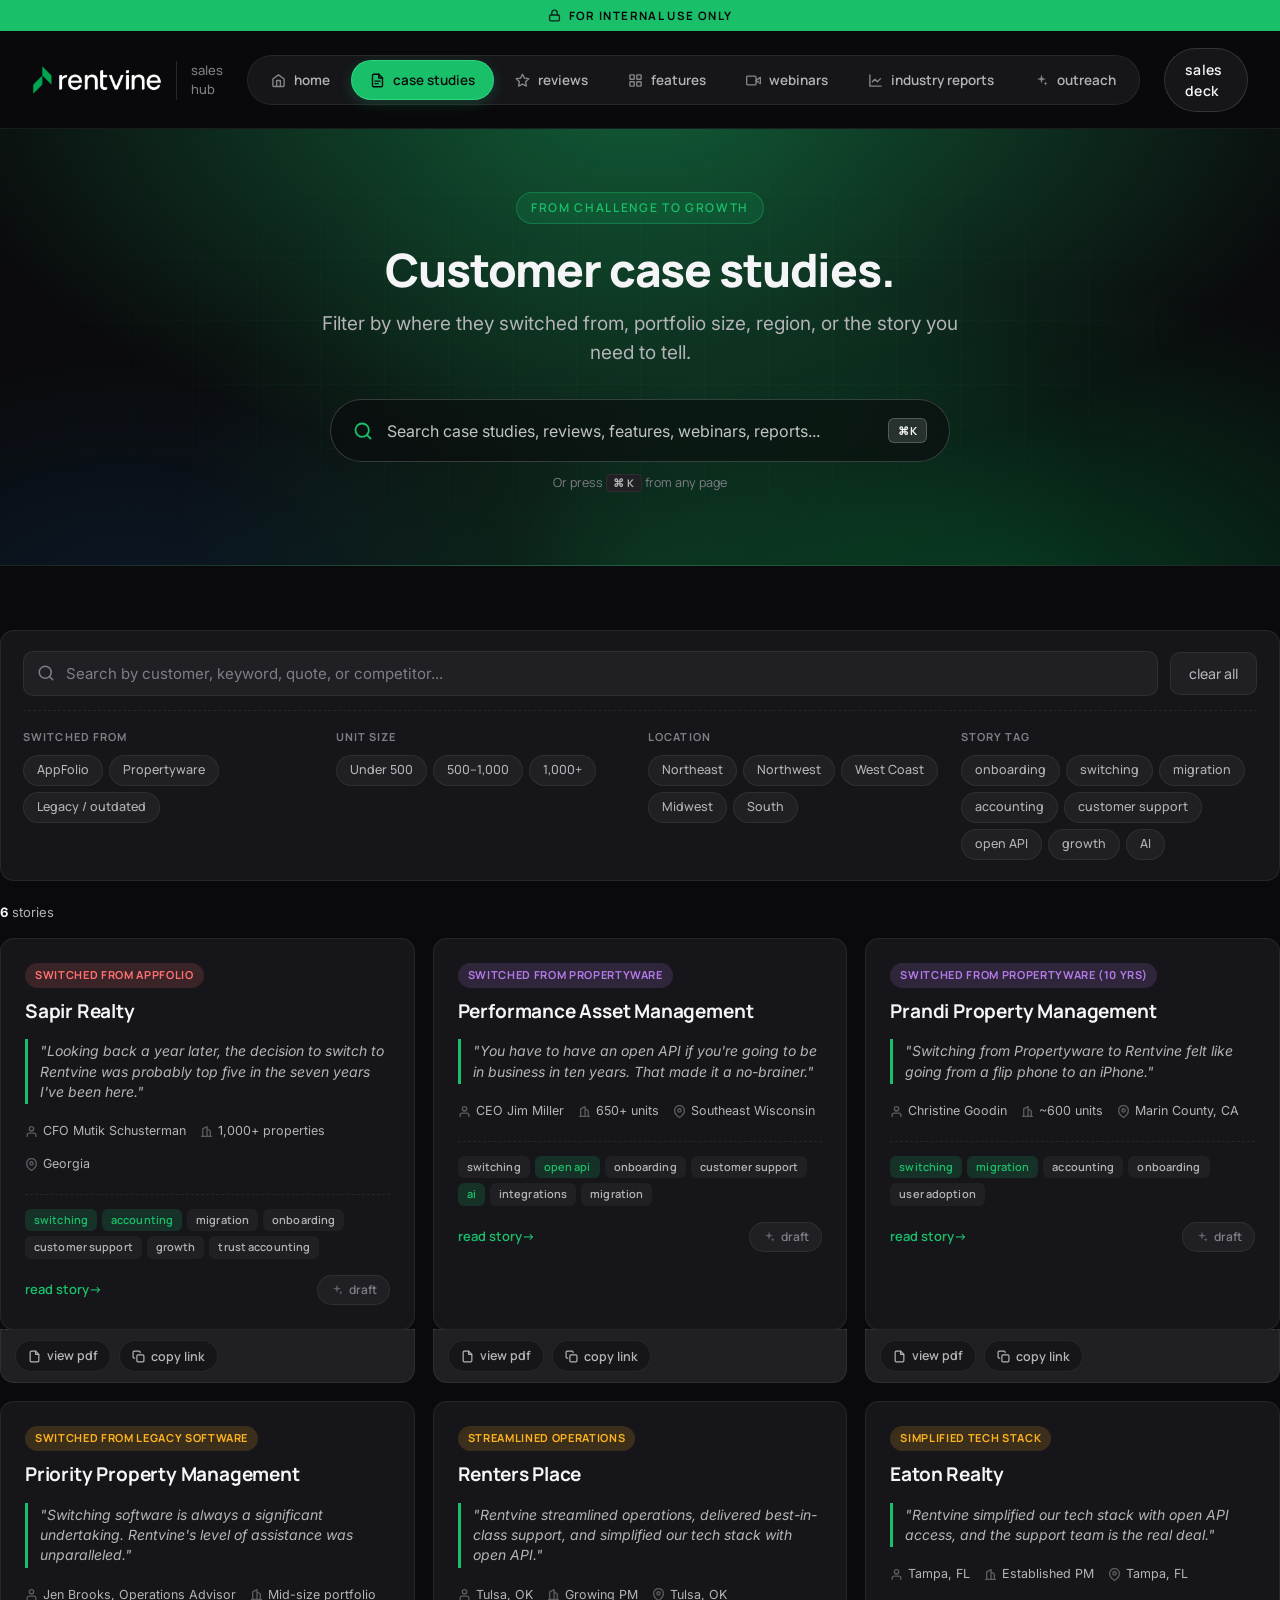
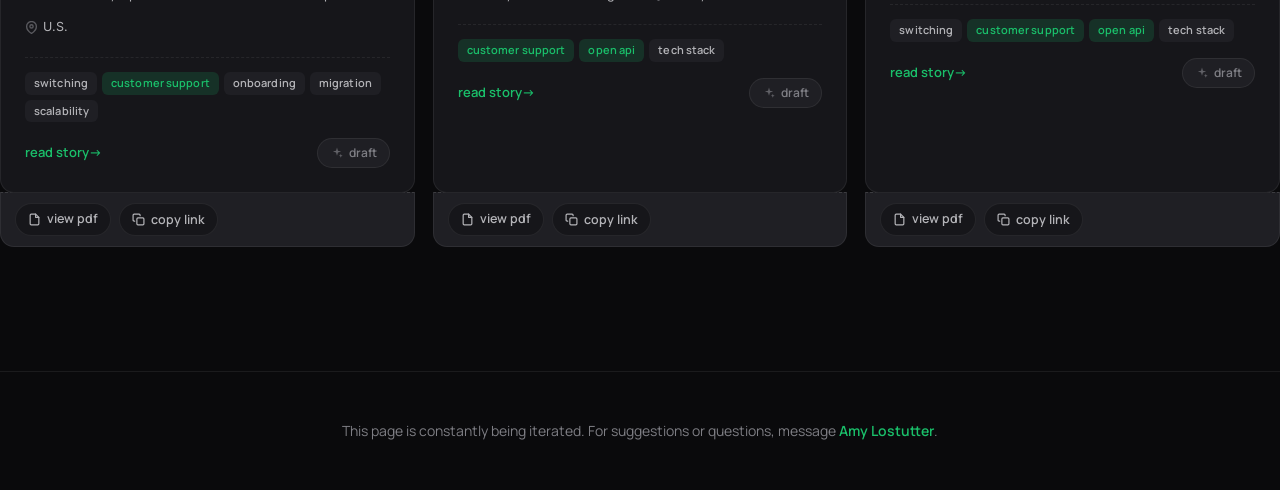
==== commit 82a78e34: "Add files via upload" ====
--- a/case-studies.html
+++ b/case-studies.html
@@ -45,6 +45,8 @@
       <div class="filter-group">
         <span class="label">Location</span>
         <div class="chip-row" data-case-filter="location">
+          <span class="chip" data-value="northeast">Northeast</span>
+          <span class="chip" data-value="northwest">Northwest</span>
           <span class="chip" data-value="west">West Coast</span>
           <span class="chip" data-value="midwest">Midwest</span>
           <span class="chip" data-value="south">South</span>
@@ -104,24 +106,53 @@
     if (!filtered.length) { wrap.innerHTML = ""; empty.style.display = "block"; return; }
     empty.style.display = "none";
     wrap.innerHTML = filtered.map((c, idx) => `
-      <a class="case-card" href="${c.url}" target="_blank" rel="noopener">
-        <span class="switched-badge ${c.switched}">${c.switchedLabel}</span>
-        <h3>${c.customer}</h3>
-        <div class="quote">"${c.quote}"</div>
-        <div class="meta">
-          <span>${ICONS.role}${c.role}</span>
-          <span>${ICONS.units}${c.unitsLabel}</span>
-          <span>${ICONS.loc}${c.locationLabel}</span>
+      <div class="case-card-wrap">
+        <a class="case-card" href="${c.url}" target="_blank" rel="noopener">
+          <span class="switched-badge ${c.switched}">${c.switchedLabel}</span>
+          <h3>${c.customer}</h3>
+          <div class="quote">"${c.quote}"</div>
+          <div class="meta">
+            <span>${ICONS.role}${c.role}</span>
+            <span>${ICONS.units}${c.unitsLabel}</span>
+            <span>${ICONS.loc}${c.locationLabel}</span>
+          </div>
+          <div class="tags">
+            ${c.tagsLabel.map((t, i) => `<span class="tag ${c.highlight && c.highlight.includes(c.tags[i]) ? 'hl' : ''}">${t}</span>`).join("")}
+          </div>
+          <div class="card-footer-row">
+            <span class="read-link">read story</span>
+            ${shareBtnHtml('case', idx)}
+          </div>
+        </a>
+        ${c.pdfUrl ? `
+        <div class="case-pdf-row">
+          <a class="case-pdf-btn" href="${c.pdfUrl}" target="_blank" rel="noopener" onclick="event.stopPropagation()">
+            <svg width="13" height="13" viewBox="0 0 24 24" fill="none" stroke="currentColor" stroke-width="2.2" stroke-linecap="round" stroke-linejoin="round"><path d="M14 2H6a2 2 0 0 0-2 2v16a2 2 0 0 0 2 2h12a2 2 0 0 0 2-2V8z"/><polyline points="14 2 14 8 20 8"/></svg>
+            view PDF
+          </a>
+          <button class="case-pdf-copy" type="button" data-pdf-url="${c.pdfUrl}" data-customer="${c.customer.replace(/"/g, '&quot;')}" title="Copy PDF link to share">
+            <svg width="13" height="13" viewBox="0 0 24 24" fill="none" stroke="currentColor" stroke-width="2.2" stroke-linecap="round" stroke-linejoin="round"><rect x="9" y="9" width="13" height="13" rx="2"/><path d="M5 15H4a2 2 0 0 1-2-2V4a2 2 0 0 1 2-2h9a2 2 0 0 1 2 2v1"/></svg>
+            copy link
+          </button>
         </div>
-        <div class="tags">
-          ${c.tagsLabel.map((t, i) => `<span class="tag ${c.highlight && c.highlight.includes(c.tags[i]) ? 'hl' : ''}">${t}</span>`).join("")}
-        </div>
-        <div class="card-footer-row">
-          <span class="read-link">read story</span>
-          ${shareBtnHtml('case', idx)}
-        </div>
-      </a>
+        ` : ''}
+      </div>
     `).join("");
+
+    // Wire up copy buttons
+    wrap.querySelectorAll('.case-pdf-copy').forEach(btn => {
+      btn.addEventListener('click', e => {
+        e.preventDefault();
+        e.stopPropagation();
+        const url = btn.dataset.pdfUrl;
+        navigator.clipboard.writeText(url).then(() => {
+          const orig = btn.innerHTML;
+          btn.innerHTML = '<svg width="13" height="13" viewBox="0 0 24 24" fill="none" stroke="currentColor" stroke-width="2.5" stroke-linecap="round" stroke-linejoin="round"><polyline points="20 6 9 17 4 12"/></svg> copied';
+          btn.classList.add('copied');
+          setTimeout(() => { btn.innerHTML = orig; btn.classList.remove('copied'); }, 1800);
+        });
+      });
+    });
   }
 
   document.getElementById("caseSearch").addEventListener("input", e => { cState.search = e.target.value; renderCases(); });
--- a/style.css
+++ b/style.css
@@ -601,6 +601,58 @@
 .case-card:hover .read-link::after { transform: translateX(3px); }
 
 /* ============================================================
+   CASE STUDY PDF ATTACHMENT ROW
+   ============================================================ */
+.case-card-wrap {
+  display: flex;
+  flex-direction: column;
+}
+.case-card-wrap .case-card { flex: 1; }
+.case-pdf-row {
+  display: flex;
+  gap: 8px;
+  margin-top: -1px;
+  background: var(--bg-elevated-2);
+  border: 1px solid var(--border);
+  border-top: 1px dashed var(--border-strong);
+  border-radius: 0 0 var(--radius) var(--radius);
+  padding: 10px 14px;
+}
+.case-pdf-btn,
+.case-pdf-copy {
+  display: inline-flex;
+  align-items: center;
+  gap: 6px;
+  font-family: 'Manrope', sans-serif;
+  font-size: 12.5px;
+  font-weight: 600;
+  color: var(--text-secondary);
+  text-transform: lowercase;
+  padding: 6px 12px;
+  border-radius: 999px;
+  background: var(--bg-elevated);
+  border: 1px solid var(--border);
+  text-decoration: none;
+  cursor: pointer;
+  transition: all .15s;
+}
+.case-pdf-btn:hover {
+  color: var(--vine);
+  border-color: var(--vine);
+  background: var(--dew);
+}
+.case-pdf-copy:hover {
+  color: var(--text);
+  border-color: var(--border-strong);
+  background: var(--bg-elevated-3);
+}
+.case-pdf-copy.copied {
+  color: var(--vine);
+  border-color: var(--vine);
+  background: var(--dew);
+}
+
+/* ============================================================
    REVIEWS
    ============================================================ */
 .source-toggle {
@@ -1626,6 +1678,93 @@
 }
 
 /* ============================================================
+   RECENT UPDATES (home)
+   ============================================================ */
+.recent-grid {
+  display: grid;
+  grid-template-columns: repeat(auto-fit, minmax(280px, 1fr));
+  gap: 16px;
+}
+.recent-card {
+  background: var(--bg-elevated);
+  border: 1px solid var(--border);
+  border-radius: var(--radius);
+  padding: 22px;
+  display: flex;
+  flex-direction: column;
+  gap: 10px;
+  text-decoration: none;
+  color: var(--text);
+  transition: transform .18s ease, border-color .18s ease, background .18s ease;
+  position: relative;
+  overflow: hidden;
+}
+.recent-card::before {
+  content: "";
+  position: absolute;
+  top: 0; left: 0; right: 0;
+  height: 3px;
+  background: var(--vine);
+}
+.recent-card.review::before { background: var(--blue); }
+.recent-card.webinar::before { background: var(--lava); }
+.recent-card:hover {
+  transform: translateY(-3px);
+  border-color: var(--vine);
+  background: var(--bg-elevated-2);
+}
+.recent-card .recent-type {
+  font-family: 'Manrope', sans-serif;
+  font-size: 10.5px;
+  font-weight: 700;
+  letter-spacing: 0.1em;
+  text-transform: uppercase;
+  color: var(--vine);
+  display: inline-block;
+  padding: 3px 9px;
+  background: var(--dew);
+  border-radius: 5px;
+  width: fit-content;
+}
+.recent-card.review .recent-type { color: var(--blue); background: var(--sky); }
+.recent-card.webinar .recent-type { color: var(--lava); background: var(--blush); }
+.recent-card .recent-date {
+  font-family: 'Manrope', sans-serif;
+  font-size: 11.5px;
+  color: var(--text-tertiary);
+  font-weight: 500;
+}
+.recent-card h3 {
+  font-size: 17px;
+  font-weight: 700;
+  margin: 0;
+  letter-spacing: -0.01em;
+  line-height: 1.25;
+  color: var(--text);
+}
+.recent-card p {
+  font-size: 13.5px;
+  color: var(--text-secondary);
+  margin: 0;
+  line-height: 1.5;
+  flex: 1;
+}
+.recent-card .recent-meta {
+  font-size: 12px;
+  color: var(--text-tertiary);
+}
+.recent-card .recent-link {
+  font-family: 'Manrope', sans-serif;
+  font-size: 12.5px;
+  font-weight: 600;
+  color: var(--vine);
+  margin-top: 4px;
+  text-transform: lowercase;
+}
+.recent-card.review .recent-link { color: var(--blue); }
+.recent-card.webinar .recent-link { color: var(--lava); }
+
+/* ============================================================
    OUTREACH GENERATOR
    ============================================================ */
 .outreach-grid {
@@ -1798,6 +1937,33 @@
   color: var(--text-tertiary);
   margin: 0;
 }
+.chip-row-scroll {
+  max-height: 220px;
+  overflow-y: auto;
+  padding-right: 4px;
+}
+.chip-row-scroll::-webkit-scrollbar { width: 6px; }
+.chip-row-scroll::-webkit-scrollbar-thumb {
+  background: var(--bg-elevated-3);
+  border-radius: 3px;
+}
+.o-content-section-label {
+  width: 100%;
+  font-family: 'Manrope', sans-serif;
+  font-size: 10px;
+  font-weight: 700;
+  letter-spacing: 0.12em;
+  text-transform: uppercase;
+  color: var(--text-tertiary);
+  margin: 8px 0 4px;
+  padding-top: 6px;
+  border-top: 1px dashed var(--border);
+}
+.o-content-section-label:first-child {
+  margin-top: 0;
+  padding-top: 0;
+  border-top: none;
+}
 
 @media (max-width: 920px) {
   .outreach-grid {
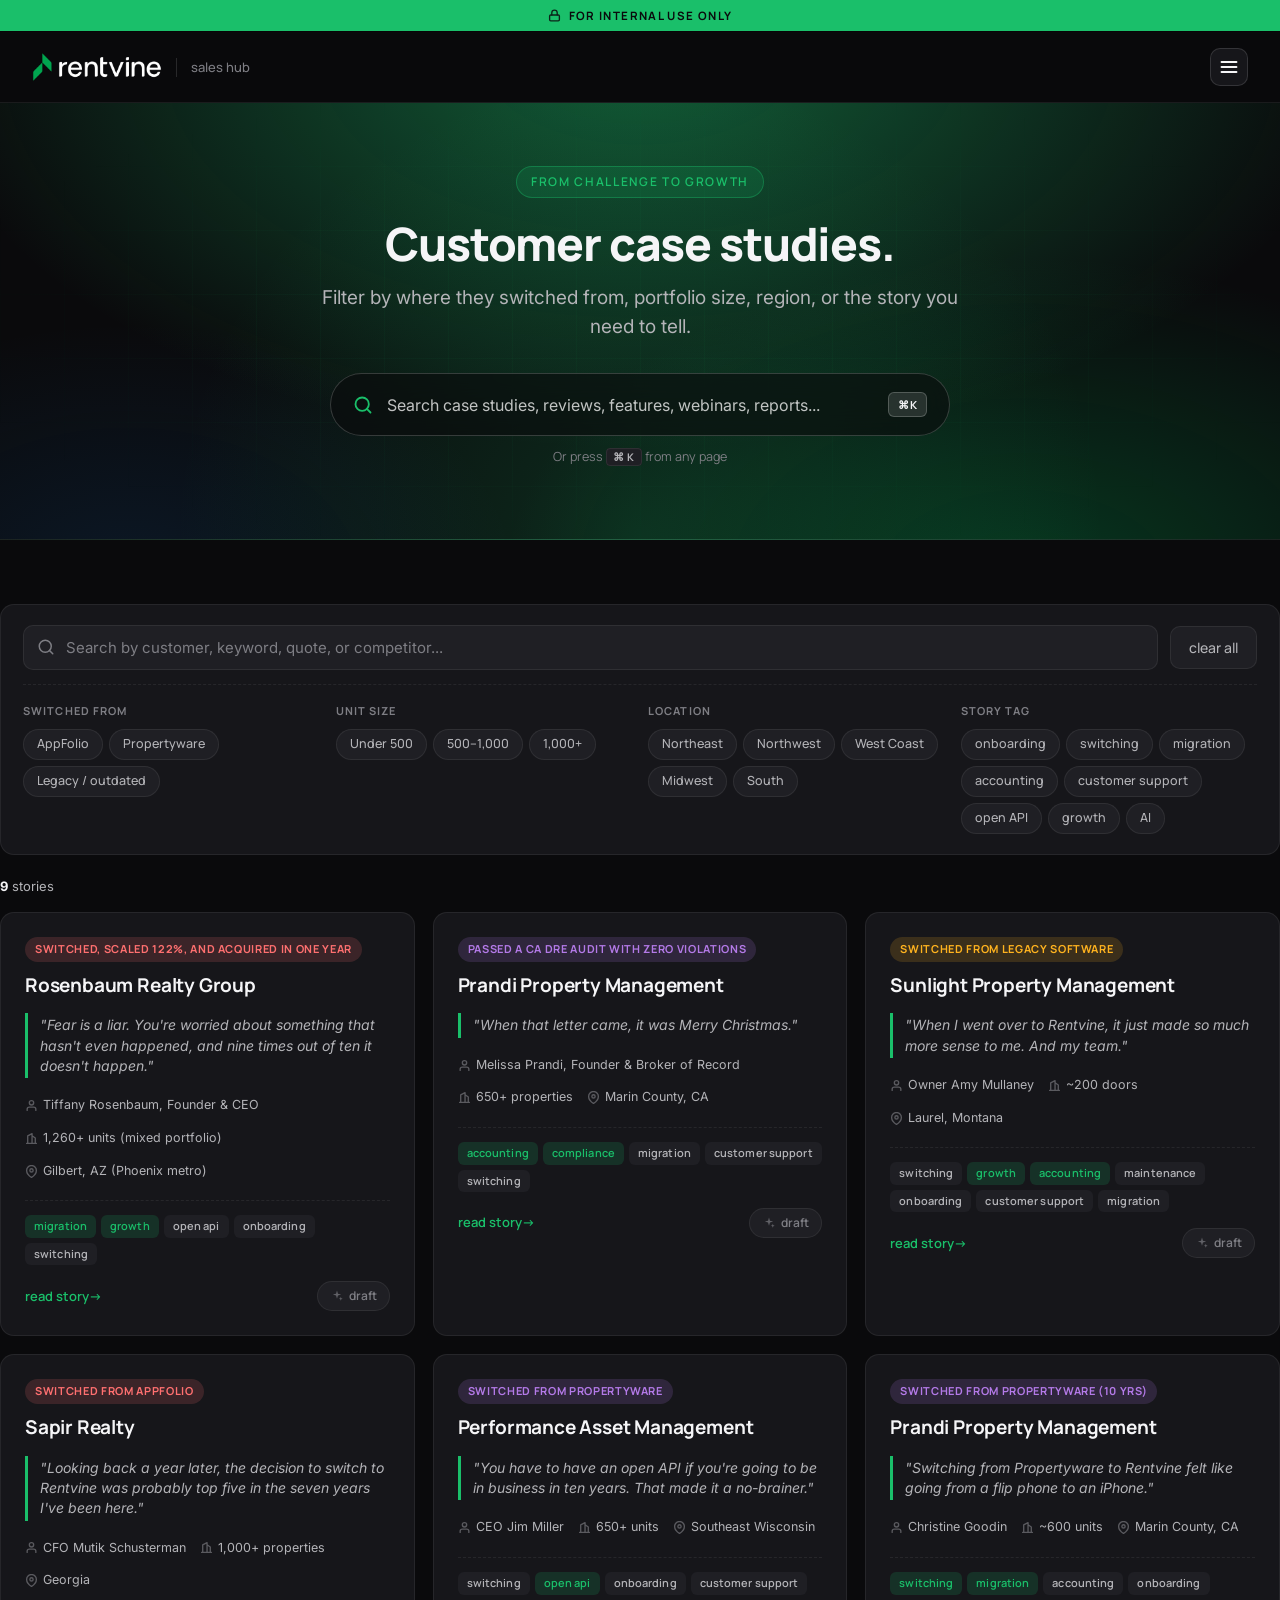
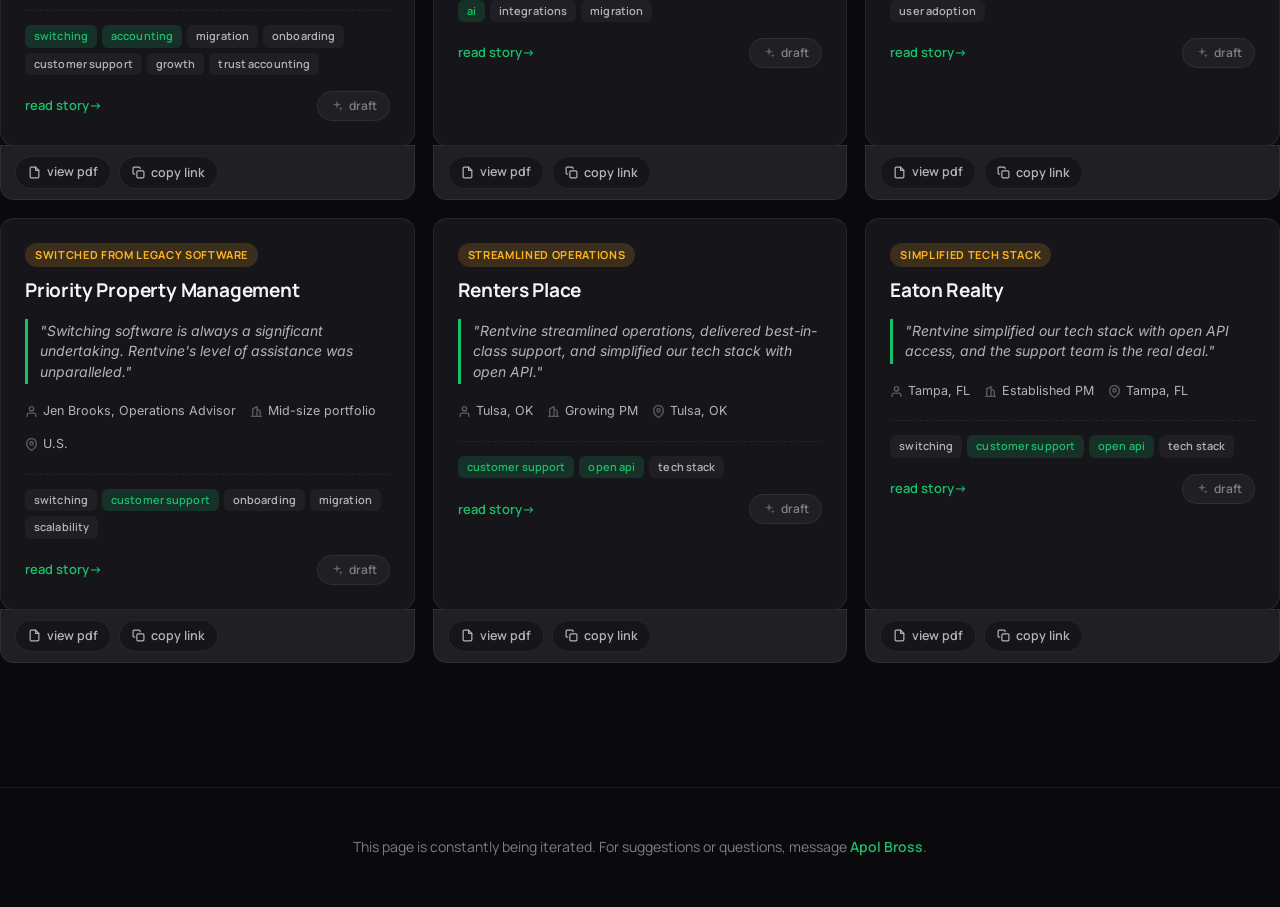
==== commit 2c158c15: "Add files via upload" ====
--- a/case-studies.html
+++ b/case-studies.html
@@ -110,6 +110,7 @@
         <a class="case-card" href="${c.url}" target="_blank" rel="noopener">
           <span class="switched-badge ${c.switched}">${c.switchedLabel}</span>
           <h3>${c.customer}</h3>
+          ${c.image ? `<img class="case-card-image" src="${c.image}" alt="" loading="lazy" onerror="this.remove()">` : ''}
           <div class="quote">"${c.quote}"</div>
           <div class="meta">
             <span>${ICONS.role}${c.role}</span>
--- a/style.css
+++ b/style.css
@@ -183,6 +183,94 @@
 
 .header-cta { display: flex; align-items: center; gap: 10px; }
 
+/* ============================================================
+   HAMBURGER NAV
+   Logo + this icon are the only things in the top bar, at every
+   screen size. Everything else lives in the dropdown panel.
+   ============================================================ */
+.nav-hamburger-btn {
+  display: flex;
+  align-items: center;
+  justify-content: center;
+  width: 38px;
+  height: 38px;
+  border-radius: 10px;
+  border: 1px solid var(--border-strong);
+  background: var(--bg-elevated);
+  color: var(--text);
+  cursor: pointer;
+  transition: all .15s ease;
+  flex-shrink: 0;
+}
+.nav-hamburger-btn:hover { background: var(--bg-elevated-2); border-color: var(--text-tertiary); }
+.nav-hamburger-btn.is-open { background: var(--vine); border-color: var(--vine); color: #0A0A0C; }
+
+.nav-menu-panel {
+  position: absolute;
+  top: 100%;
+  right: 32px;
+  width: 300px;
+  max-width: calc(100vw - 40px);
+  margin-top: 8px;
+  background: var(--bg-elevated);
+  border: 1px solid var(--border-strong);
+  border-radius: var(--radius);
+  box-shadow: var(--shadow-lg);
+  padding: 10px;
+  z-index: 60;
+}
+.nav-menu-panel[hidden] { display: none; }
+.nav-menu-links { display: flex; flex-direction: column; }
+.nav-menu-link {
+  display: flex;
+  align-items: center;
+  gap: 12px;
+  width: 100%;
+  font-family: 'Manrope', sans-serif;
+  font-size: 13.5px;
+  font-weight: 600;
+  color: var(--text-secondary);
+  text-decoration: none;
+  background: none;
+  border: none;
+  text-align: left;
+  padding: 10px 12px;
+  border-radius: 8px;
+  cursor: pointer;
+  transition: all .15s ease;
+}
+.nav-menu-link svg { width: 16px; height: 16px; flex-shrink: 0; opacity: 0.7; color: var(--text-tertiary); }
+.nav-menu-link:hover { color: var(--text); background: var(--bg-elevated-2); }
+.nav-menu-link:hover svg { opacity: 1; }
+.nav-menu-link.active { background: var(--vine); color: #0A0A0C; }
+.nav-menu-link.active svg { opacity: 1; color: #0A0A0C; }
+.nav-menu-badge {
+  margin-left: auto;
+  font-family: 'Manrope', sans-serif;
+  font-size: 10px;
+  font-weight: 700;
+  letter-spacing: 0.04em;
+  text-transform: lowercase;
+  color: var(--vine);
+  background: var(--dew);
+  padding: 2px 8px;
+  border-radius: 999px;
+}
+.nav-menu-link.active .nav-menu-badge { color: var(--vine-deep); background: rgba(10,10,12,0.15); }
+.nav-menu-divider { height: 1px; background: var(--border); margin: 6px 4px; }
+.nav-menu-kbd {
+  margin-left: auto;
+  font-family: 'Manrope', sans-serif;
+  font-size: 10.5px;
+  color: var(--text-tertiary);
+  background: var(--bg-elevated-3);
+  border: 1px solid var(--border-strong);
+  padding: 2px 6px;
+  border-radius: 5px;
+}
+.nav-menu-cta-row { padding: 8px 4px 2px; }
+.nav-menu-cta { display: flex; justify-content: center; width: 100%; }
+
 .btn {
   display: inline-flex;
   align-items: center;
@@ -555,6 +643,14 @@
   font-size: 19px; font-weight: 700; margin: 0;
   letter-spacing: -0.01em; line-height: 1.25;
 }
+.case-card-image {
+  width: 100%;
+  aspect-ratio: 16 / 9;
+  object-fit: cover;
+  border-radius: 10px;
+  border: 1px solid var(--border);
+  display: block;
+}
 .case-card .quote {
   color: var(--text-secondary);
   font-size: 14px;
@@ -745,6 +841,15 @@
 .source-badge.g2 { background: var(--blush); color: var(--lava); }
 .source-badge.google { background: var(--sky); color: var(--blue); }
 .source-badge.capterra { background: var(--sand); color: var(--honey); }
+.review-card .review-title {
+  font-family: 'Manrope', sans-serif;
+  font-size: 14.5px;
+  font-weight: 700;
+  color: var(--text);
+  line-height: 1.3;
+  letter-spacing: -0.005em;
+  margin-bottom: -2px;
+}
 .review-card .review-text {
   color: var(--text-secondary);
   font-size: 14px;
@@ -894,6 +999,34 @@
   line-height: 1.55;
   flex: 1;
 }
+.feature-benefits {
+  list-style: none;
+  margin: 0;
+  padding: 0;
+  display: flex;
+  flex-direction: column;
+  gap: 7px;
+}
+.feature-benefits li {
+  position: relative;
+  padding-left: 20px;
+  font-size: 13.5px;
+  color: var(--text-secondary);
+  line-height: 1.45;
+}
+.feature-benefits li::before {
+  content: "";
+  position: absolute;
+  left: 0;
+  top: 7px;
+  width: 10px;
+  height: 10px;
+  border-radius: 3px;
+  background: var(--vine);
+  opacity: 0.9;
+}
+.feature-card.ai .feature-benefits li::before { background: var(--lava); }
+
 .feature-link {
   font-family: 'Manrope', sans-serif;
   font-size: 13px;
@@ -999,6 +1132,229 @@
   padding: 2px 7px;
   border-radius: 5px;
   flex-shrink: 0;
+}
+
+/* ============================================================
+   HOMEPAGE RECOMMENDER ("Present your problem" chat UI)
+   ============================================================ */
+.rcmd-form {
+  width: 100%;
+  max-width: 720px;
+  margin: 8px auto 14px;
+  position: relative;
+  z-index: 2;
+}
+.rcmd-input-row {
+  display: flex;
+  align-items: stretch;
+  gap: 10px;
+  background: rgba(10,10,12,0.7);
+  backdrop-filter: blur(14px);
+  -webkit-backdrop-filter: blur(14px);
+  border: 1.5px solid rgba(255,255,255,0.18);
+  border-radius: 18px;
+  padding: 12px 12px 12px 18px;
+  transition: border-color .15s, box-shadow .15s, background .15s;
+}
+.rcmd-input-row:focus-within {
+  border-color: var(--vine);
+  background: rgba(10,10,12,0.85);
+  box-shadow: 0 0 0 6px rgba(26,191,106,0.16), 0 12px 30px rgba(0,0,0,0.4);
+}
+.rcmd-sparkle { color: var(--vine); flex-shrink: 0; margin-top: 8px; }
+#rcmdInput {
+  flex: 1;
+  background: transparent;
+  border: none;
+  outline: none;
+  resize: none;
+  font-family: 'Inter', system-ui, sans-serif;
+  font-size: 15px;
+  color: var(--text);
+  padding: 6px 0;
+  line-height: 1.5;
+  min-height: 44px;
+}
+#rcmdInput::placeholder {
+  color: rgba(255,255,255,0.55);
+}
+.rcmd-submit {
+  align-self: flex-end;
+  font-family: 'Manrope', sans-serif;
+  font-size: 13.5px;
+  font-weight: 700;
+  text-transform: lowercase;
+  color: var(--bg);
+  background: var(--vine);
+  border: none;
+  padding: 10px 18px;
+  border-radius: 12px;
+  cursor: pointer;
+  transition: background .15s;
+  white-space: nowrap;
+}
+.rcmd-submit:hover { background: var(--vine-hover); }
+
+.rcmd-suggests {
+  display: flex;
+  flex-wrap: wrap;
+  gap: 6px;
+  margin-top: 10px;
+  justify-content: center;
+  align-items: center;
+}
+.rcmd-suggests-label {
+  font-family: 'Manrope', sans-serif;
+  font-size: 11px;
+  font-weight: 700;
+  letter-spacing: 0.08em;
+  text-transform: uppercase;
+  color: rgba(255,255,255,0.6);
+  margin-right: 4px;
+}
+.rcmd-suggest {
+  font-family: 'Manrope', sans-serif;
+  font-size: 12px;
+  font-weight: 500;
+  color: rgba(255,255,255,0.85);
+  background: rgba(255,255,255,0.08);
+  border: 1px solid rgba(255,255,255,0.18);
+  padding: 5px 12px;
+  border-radius: 999px;
+  cursor: pointer;
+  transition: all .15s;
+}
+.rcmd-suggest:hover {
+  color: var(--bg);
+  background: var(--vine);
+  border-color: var(--vine);
+}
+
+.rcmd-results {
+  max-width: 900px;
+  margin: 24px auto 0;
+  text-align: left;
+  position: relative;
+  z-index: 2;
+}
+.rcmd-bubble {
+  background: rgba(10,10,12,0.7);
+  backdrop-filter: blur(14px);
+  -webkit-backdrop-filter: blur(14px);
+  border: 1px solid rgba(255,255,255,0.18);
+  border-radius: 16px;
+  padding: 16px 20px;
+  margin-bottom: 14px;
+  color: var(--text);
+}
+.rcmd-bot-label {
+  font-family: 'Manrope', sans-serif;
+  font-size: 10.5px;
+  font-weight: 700;
+  letter-spacing: 0.12em;
+  text-transform: uppercase;
+  color: var(--vine);
+  margin-bottom: 6px;
+}
+.rcmd-bubble p {
+  font-size: 14.5px;
+  margin: 0;
+  line-height: 1.5;
+}
+.rcmd-bubble b { color: var(--vine); }
+
+.rcmd-grid {
+  display: grid;
+  grid-template-columns: repeat(auto-fill, minmax(280px, 1fr));
+  gap: 12px;
+}
+.rcmd-card {
+  background: var(--bg-elevated);
+  border: 1px solid var(--border);
+  border-radius: 12px;
+  padding: 16px;
+  display: flex;
+  flex-direction: column;
+  gap: 8px;
+  text-decoration: none;
+  color: var(--text);
+  transition: all .15s;
+}
+.rcmd-card:hover {
+  border-color: var(--vine);
+  background: var(--bg-elevated-2);
+  transform: translateY(-2px);
+}
+.rcmd-card-head {
+  display: flex;
+  align-items: center;
+  gap: 8px;
+  flex-wrap: wrap;
+}
+.rcmd-type-badge {
+  font-family: 'Manrope', sans-serif;
+  font-size: 9.5px;
+  font-weight: 700;
+  letter-spacing: 0.08em;
+  text-transform: uppercase;
+  padding: 3px 7px;
+  border-radius: 4px;
+}
+.rcmd-type-badge.case { background: var(--dew); color: var(--vine); }
+.rcmd-type-badge.review { background: var(--sky); color: var(--blue); }
+.rcmd-type-badge.feature { background: var(--spa); color: var(--grape); }
+.rcmd-type-badge.press { background: var(--blush); color: var(--lava); }
+.rcmd-type-badge.report { background: var(--dew); color: var(--vine); }
+.rcmd-type-badge.webinar { background: var(--blush); color: var(--lava); }
+.rcmd-card-sub {
+  font-family: 'Manrope', sans-serif;
+  font-size: 11px;
+  color: var(--text-tertiary);
+  font-weight: 500;
+}
+.rcmd-card-title {
+  font-family: 'Manrope', sans-serif;
+  font-size: 15px;
+  font-weight: 700;
+  color: var(--text);
+  letter-spacing: -0.005em;
+  line-height: 1.3;
+}
+.rcmd-card-snippet {
+  font-size: 13px;
+  color: var(--text-secondary);
+  line-height: 1.5;
+}
+.rcmd-foot {
+  display: flex;
+  justify-content: space-between;
+  align-items: center;
+  margin-top: 14px;
+  flex-wrap: wrap;
+  gap: 10px;
+}
+.rcmd-clear-btn {
+  font-family: 'Manrope', sans-serif;
+  font-size: 12.5px;
+  font-weight: 600;
+  color: var(--text-secondary);
+  background: var(--bg-elevated-2);
+  border: 1px solid var(--border);
+  padding: 6px 14px;
+  border-radius: 999px;
+  cursor: pointer;
+  text-transform: lowercase;
+}
+.rcmd-clear-btn:hover { color: var(--text); border-color: var(--border-strong); }
+.rcmd-tip {
+  font-family: 'Manrope', sans-serif;
+  font-size: 11.5px;
+  color: rgba(255,255,255,0.55);
+}
+
+@media (max-width: 640px) {
+  .rcmd-input-row { flex-direction: column; padding: 14px; }
+  .rcmd-submit { width: 100%; align-self: stretch; }
 }
 
 /* ============================================================
@@ -1547,6 +1903,29 @@
   background: var(--vine);
 }
 .report-card.blue::before { background: var(--blue); }
+.report-card.is-press::before { background: var(--lava); }
+
+.pr-type-badge {
+  position: absolute;
+  top: 16px;
+  right: 16px;
+  font-family: 'Manrope', sans-serif;
+  font-size: 10px;
+  font-weight: 700;
+  letter-spacing: 0.1em;
+  text-transform: uppercase;
+  padding: 4px 10px;
+  border-radius: 5px;
+}
+.pr-type-badge.press { background: var(--blush); color: var(--lava); }
+.pr-type-badge.report { background: var(--dew); color: var(--vine); }
+
+/* Press release accent overrides */
+.report-card.is-press .publisher { color: var(--lava); }
+.report-card.is-press .report-audience { border-left-color: var(--lava); }
+.report-card.is-press .download-btn { background: var(--lava); color: var(--white); }
+.report-card.is-press .download-btn:hover { background: #ff5050; }
+.report-card.is-press .report-stats li::before { background: var(--lava); opacity: 0.9; }
 .report-card:hover {
   transform: translateY(-3px);
   border-color: var(--border-strong);
@@ -1974,6 +2353,59 @@
 }
 
 /* ============================================================
+   VIDEO MODAL (YouTube popup on feature cards)
+   ============================================================ */
+.video-modal[hidden] { display: none; }
+.video-modal {
+  position: fixed; inset: 0; z-index: 200;
+  display: flex; align-items: center; justify-content: center;
+  padding: 20px;
+}
+.video-modal-bg {
+  position: absolute; inset: 0;
+  background: rgba(0,0,0,0.85);
+  backdrop-filter: blur(10px);
+  -webkit-backdrop-filter: blur(10px);
+}
+.video-modal-content {
+  position: relative;
+  width: 100%;
+  max-width: 960px;
+  aspect-ratio: 16 / 9;
+  background: var(--bg);
+  border-radius: var(--radius);
+  border: 1px solid var(--border-strong);
+  box-shadow: 0 0 0 1px rgba(26,191,106,0.2), 0 30px 80px rgba(0,0,0,0.7);
+  overflow: hidden;
+}
+.video-modal-close {
+  position: absolute;
+  top: -44px; right: 0;
+  background: var(--bg-elevated-2);
+  border: 1px solid var(--border-strong);
+  color: var(--text);
+  width: 36px; height: 36px;
+  border-radius: 999px;
+  font-size: 20px;
+  cursor: pointer;
+  display: flex; align-items: center; justify-content: center;
+  z-index: 1;
+}
+.video-modal-close:hover { background: var(--bg-elevated-3); }
+.video-modal-frame, .video-modal-frame iframe {
+  width: 100%; height: 100%;
+  border: none;
+}
+
+button.collateral-slot.video-pop {
+  cursor: pointer;
+  font-family: inherit;
+  text-align: left;
+}
+button.collateral-slot.video-pop:hover { background: var(--blush); color: var(--lava); border-color: var(--lava); }
+button.collateral-slot.video-pop:hover .ico { color: var(--lava); }
+
+/* ============================================================
    EMPTY STATE
    ============================================================ */
 .empty-state {
@@ -2028,12 +2460,12 @@
    RESPONSIVE
    ============================================================ */
 @media (max-width: 920px) {
-  .header-inner { padding: 14px 20px; flex-wrap: wrap; gap: 12px; }
-  .main-nav { order: 3; width: 100%; justify-content: center; }
-  .main-nav a { padding: 7px 14px; font-size: 13px; }
-  .header-cta .btn-secondary { display: none; }
+  .header-inner { padding: 14px 20px; gap: 12px; }
   .btn-search { min-width: 160px; }
   .internal-banner { font-size: 10.5px; letter-spacing: 0.08em; }
+}
+@media (max-width: 560px) {
+  .nav-menu-panel { right: 16px; width: calc(100vw - 32px); }
 }
 @media (max-width: 560px) {
   .container { padding: 0 18px; }
